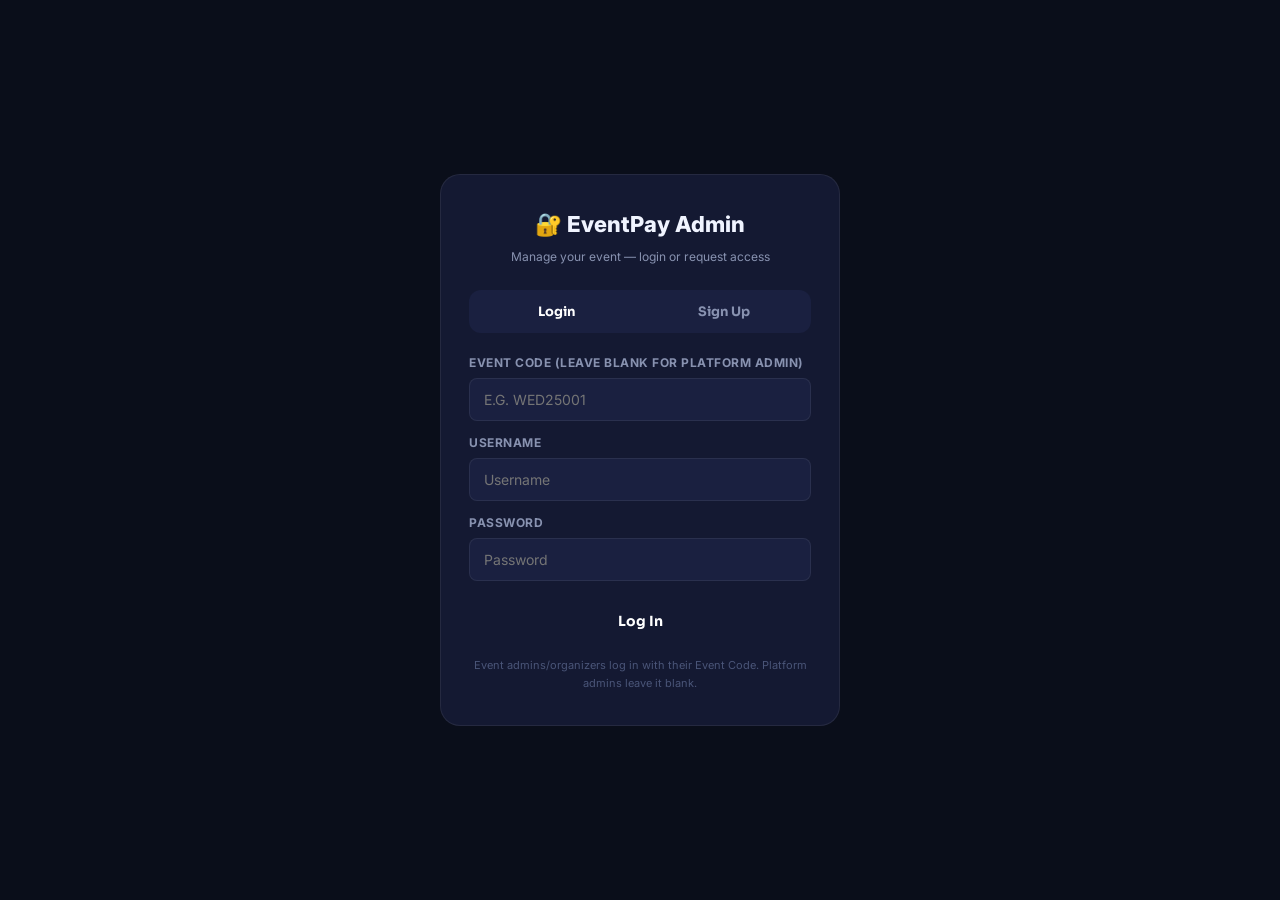
==== admin-login.html @ 81308aa9 "Rename Admin login.html to admin-login.html" ====
<!DOCTYPE html>
<html lang="en">
<head>
<meta charset="UTF-8">
<script>(function(){ const t=localStorage.getItem('theme')||'dark'; document.documentElement.setAttribute('data-theme',t); })();</script>
<meta name="viewport" content="width=device-width, initial-scale=1.0">
<title>Admin Login — EventPay</title>
<link href="https://fonts.googleapis.com/css2?family=Sora:wght@300;400;600;700;800&family=JetBrains+Mono:wght@400;600&display=swap" rel="stylesheet">
<link rel="stylesheet" href="shared.css">
<style>
body{display:flex;align-items:center;justify-content:center;min-height:100vh;padding:20px}
.auth-card{width:100%;max-width:400px;background:var(--surface);border:1px solid var(--border);border-radius:20px;padding:32px 28px;box-shadow:var(--card-shadow)}
.auth-logo{text-align:center;font-size:22px;font-weight:800;margin-bottom:4px}
.auth-sub{text-align:center;font-size:12px;color:var(--text-muted);margin-bottom:24px}
.tabs{display:flex;background:var(--surface2);border-radius:12px;padding:4px;margin-bottom:20px}
.tab-btn{flex:1;padding:9px;border:none;background:none;border-radius:9px;font-family:'Sora',sans-serif;font-size:13px;font-weight:700;color:var(--text-muted);cursor:pointer;transition:all .2s}
.tab-btn.active{background:var(--accent);color:#fff}
.auth-form{display:none}
.auth-form.active{display:block}
.otp-inputs{display:flex;gap:8px;justify-content:center;margin:14px 0}
.otp-box{width:42px;height:50px;text-align:center;font-size:20px;font-weight:700;border-radius:10px;border:1.5px solid var(--border2);background:var(--surface2);color:var(--text)}
.otp-box:focus{border-color:var(--accent);outline:none}
.submit-btn{width:100%;padding:13px;background:linear-gradient(135deg,var(--accent),var(--accent2));color:#fff;border:none;border-radius:12px;font-family:'Sora',sans-serif;font-weight:700;font-size:14px;cursor:pointer;margin-top:6px}
.submit-btn:disabled{opacity:.5;cursor:not-allowed}
.link-btn{background:none;border:none;color:var(--accent);font-size:12px;cursor:pointer;font-family:'Sora',sans-serif;font-weight:600}
.msg-box{padding:10px 12px;border-radius:10px;font-size:12px;margin-bottom:12px;display:none}
.msg-box.show{display:block}
.msg-box.error{background:rgba(239,68,68,.12);color:#ef4444;border:1px solid rgba(239,68,68,.3)}
.msg-box.success{background:rgba(16,185,129,.12);color:#10b981;border:1px solid rgba(16,185,129,.3)}
.msg-box.info{background:rgba(59,130,246,.12);color:#3b82f6;border:1px solid rgba(59,130,246,.3)}
.scope-note{font-size:11px;color:var(--text-dim);text-align:center;margin-top:14px}
</style>
</head>
<body>
<div class="auth-card">
  <div class="auth-logo">🔐 EventPay Admin</div>
  <div class="auth-sub">Manage your event — login or request access</div>

  <div class="tabs">
    <button class="tab-btn active" id="tabLogin" onclick="switchTab('login')">Login</button>
    <button class="tab-btn" id="tabSignup" onclick="switchTab('signup')">Sign Up</button>
  </div>

  <div id="msg" class="msg-box"></div>

  <!-- LOGIN -->
  <div class="auth-form active" id="loginForm">
    <div class="form-group" style="margin-bottom:12px">
      <label class="form-label">Event Code (leave blank for platform admin)</label>
      <input class="form-input" id="loginEventCode" placeholder="e.g. WED25001" style="text-transform:uppercase">
    </div>
    <div class="form-group" style="margin-bottom:12px">
      <label class="form-label">Username</label>
      <input class="form-input" id="loginUser" placeholder="Username">
    </div>
    <div class="form-group" style="margin-bottom:12px">
      <label class="form-label">Password</label>
      <input class="form-input" id="loginPass" type="password" placeholder="Password">
    </div>
    <button class="submit-btn" id="loginBtn" onclick="doLogin()">Log In</button>
    <div class="scope-note">Event admins/organizers log in with their Event Code. Platform admins leave it blank.</div>
  </div>

  <!-- SIGNUP STEP 1 -->
  <div class="auth-form" id="signupForm">
    <div class="form-group" style="margin-bottom:12px">
      <label class="form-label">Event Code *</label>
      <input class="form-input" id="suEventCode" placeholder="e.g. WED25001" style="text-transform:uppercase">
    </div>
    <div class="form-group" style="margin-bottom:12px">
      <label class="form-label">Choose a Username *</label>
      <input class="form-input" id="suUser" placeholder="At least 3 characters">
    </div>
    <div class="form-group" style="margin-bottom:12px">
      <label class="form-label">Choose a Password *</label>
      <input class="form-input" id="suPass" type="password" placeholder="At least 6 characters">
    </div>
    <div class="form-group" style="margin-bottom:12px">
      <label class="form-label">Email Address * (OTP will be sent here)</label>
      <input class="form-input" id="suEmail" type="email" placeholder="you@example.com">
    </div>
    <button class="submit-btn" id="suBtn" onclick="requestSignup()">Send Verification Code</button>
    <div class="scope-note">You'll get <strong>Viewer</strong> access for this event — view-only, cannot edit payments or settings.</div>
  </div>

  <!-- SIGNUP STEP 2: OTP -->
  <div class="auth-form" id="otpForm">
    <p style="font-size:13px;color:var(--text-muted);text-align:center;margin-bottom:6px">Enter the 6-digit code sent to</p>
    <p style="font-size:13px;font-weight:700;text-align:center;margin-bottom:16px" id="otpEmailDisplay">—</p>
    <div class="otp-inputs">
      <input class="otp-box" maxlength="1" inputmode="numeric">
      <input class="otp-box" maxlength="1" inputmode="numeric">
      <input class="otp-box" maxlength="1" inputmode="numeric">
      <input class="otp-box" maxlength="1" inputmode="numeric">
      <input class="otp-box" maxlength="1" inputmode="numeric">
      <input class="otp-box" maxlength="1" inputmode="numeric">
    </div>
    <button class="submit-btn" id="otpBtn" onclick="verifyOTP()">Verify &amp; Create Account</button>
    <div style="text-align:center;margin-top:12px">
      <button class="link-btn" onclick="resendOTP()">Resend code</button>
    </div>
  </div>
</div>

<script src="config.js"></script>
<script>
let pendingSignup = {};

function switchTab(tab){
  document.getElementById("tabLogin").classList.toggle("active", tab==="login");
  document.getElementById("tabSignup").classList.toggle("active", tab==="signup");
  document.getElementById("loginForm").classList.toggle("active", tab==="login");
  document.getElementById("signupForm").classList.toggle("active", tab==="signup");
  document.getElementById("otpForm").classList.remove("active");
  hideMsg();
}

function showMsg(type, text){
  const el = document.getElementById("msg");
  el.className = "msg-box show " + type;
  el.textContent = text;
}
function hideMsg(){ document.getElementById("msg").classList.remove("show"); }

function setBusy(btnId, busy, label){
  const b = document.getElementById(btnId);
  b.disabled = busy;
  if (label) b.textContent = label;
}

// ── LOGIN ──
function doLogin(){
  const eventCode = document.getElementById("loginEventCode").value.trim().toUpperCase();
  const username = document.getElementById("loginUser").value.trim();
  const password = document.getElementById("loginPass").value.trim();
  if (!username || !password) { showMsg("error","Enter username and password"); return; }

  setBusy("loginBtn", true, "Logging in...");
  const params = new URLSearchParams({ action:"loginAdmin", username, password, eventCode });
  fetch(APP_CONFIG.SCRIPT_URL, { method:"POST", body: params })
    .then(r=>r.json()).then(res=>{
      setBusy("loginBtn", false, "Log In");
      if (res.success){
        localStorage.setItem("ep_admin_token", res.token);
        localStorage.setItem("ep_admin_expiry", res.expiry);
        localStorage.setItem("ep_admin_user", username);
        localStorage.setItem("ep_admin_role", res.role);
        localStorage.setItem("ep_admin_access", res.accessLevel);
        localStorage.setItem("ep_admin_scope", res.scope || "global");
        if (eventCode) localStorage.setItem("ep_admin_event", eventCode);
        window.location.href = "admin.html";
      } else {
        showMsg("error", res.error || "Login failed");
      }
    })
    .catch(()=>{ setBusy("loginBtn", false, "Log In"); showMsg("error","Connection error"); });
}

// ── SIGNUP STEP 1: request OTP ──
function requestSignup(){
  const eventCode = document.getElementById("suEventCode").value.trim().toUpperCase();
  const username = document.getElementById("suUser").value.trim();
  const password = document.getElementById("suPass").value.trim();
  const email = document.getElementById("suEmail").value.trim();

  if (!eventCode) { showMsg("error","Enter the Event Code"); return; }
  if (username.length < 3) { showMsg("error","Username must be at least 3 characters"); return; }
  if (password.length < 6) { showMsg("error","Password must be at least 6 characters"); return; }
  if (!/^[^@\s]+@[^@\s]+\.[^@\s]+$/.test(email)) { showMsg("error","Enter a valid email"); return; }

  setBusy("suBtn", true, "Sending code...");
  const params = new URLSearchParams({ action:"requestAdminSignup", eventCode, username, password, email });
  fetch(APP_CONFIG.SCRIPT_URL, { method:"POST", body: params })
    .then(r=>r.json()).then(res=>{
      setBusy("suBtn", false, "Send Verification Code");
      if (res.success){
        pendingSignup = { eventCode, email };
        document.getElementById("otpEmailDisplay").textContent = email;
        document.getElementById("signupForm").classList.remove("active");
        document.getElementById("otpForm").classList.add("active");
        hideMsg();
        setupOtpBoxes();
      } else {
        showMsg("error", res.error || "Could not send OTP");
      }
    })
    .catch(()=>{ setBusy("suBtn", false, "Send Verification Code"); showMsg("error","Connection error"); });
}

function setupOtpBoxes(){
  const boxes = document.querySelectorAll(".otp-box");
  boxes.forEach((box,i)=>{
    box.value = "";
    box.oninput = () => { box.value = box.value.replace(/\D/g,""); if (box.value && boxes[i+1]) boxes[i+1].focus(); };
    box.onkeydown = (e) => { if (e.key==="Backspace" && !box.value && boxes[i-1]) boxes[i-1].focus(); };
  });
  boxes[0].focus();
}

function verifyOTP(){
  const boxes = document.querySelectorAll(".otp-box");
  const otp = Array.from(boxes).map(b=>b.value).join("");
  if (otp.length !== 6) { showMsg("error","Enter all 6 digits"); return; }

  setBusy("otpBtn", true, "Verifying...");
  const params = new URLSearchParams({ action:"verifyAdminSignupOTP", eventCode: pendingSignup.eventCode, email: pendingSignup.email, otp });
  fetch(APP_CONFIG.SCRIPT_URL, { method:"POST", body: params })
    .then(r=>r.json()).then(res=>{
      setBusy("otpBtn", false, "Verify & Create Account");
      if (res.success){
        showMsg("success", "Account created! You can now log in.");
        setTimeout(()=>{ switchTab("login"); document.getElementById("loginEventCode").value = pendingSignup.eventCode; }, 1200);
      } else {
        showMsg("error", res.error || "Verification failed");
      }
    })
    .catch(()=>{ setBusy("otpBtn", false, "Verify & Create Account"); showMsg("error","Connection error"); });
}

function resendOTP(){
  hideMsg();
  const params = new URLSearchParams({ action:"resendAdminOTP", eventCode: pendingSignup.eventCode, email: pendingSignup.email });
  fetch(APP_CONFIG.SCRIPT_URL, { method:"POST", body: params })
    .then(r=>r.json()).then(res=>{
      if (res.success) showMsg("info", "A new code has been sent.");
      else showMsg("error", res.error || "Could not resend code");
    });
}
</script>
</body>
</html>
---- shared.css ----
/* ============================================================
   EventPay 2.0 — Design System
   Palette: Deep Navy + Warm Gold + Rose accent
   Type: Clash Display (headings) + Inter (body)
   ============================================================ */

@import url('https://fonts.googleapis.com/css2?family=Inter:wght@300;400;500;600;700;800&family=Playfair+Display:ital,wght@0,700;0,800;1,700&display=swap');

:root {
  /* Dark theme (default) */
  --bg:         #0a0e1a;
  --bg2:        #0f1428;
  --surface:    #141932;
  --surface2:   #1a2040;
  --surface3:   #212850;
  --border:     rgba(255,255,255,0.07);
  --border2:    rgba(255,255,255,0.12);

  --text:       #f0f4ff;
  --text-muted: #8892b0;
  --text-dim:   #4a5578;

  --gold:       #f5c842;
  --gold2:      #e8b430;
  --gold-glow:  rgba(245,200,66,0.2);
  --rose:       #ff6b8a;
  --rose2:      #e84d6e;
  --teal:       #06d6a0;
  --blue:       #4361ee;
  --purple:     #7c3aed;

  --success:    #10b981;
  --warning:    #f59e0b;
  --danger:     #ef4444;
  --info:       #3b82f6;

  --navbar-h:   62px;
  --radius:     14px;
  --radius-sm:  8px;
  --radius-lg:  20px;
  --shadow:     0 4px 24px rgba(0,0,0,0.4);
  --shadow-lg:  0 12px 48px rgba(0,0,0,0.5);

  --font-body:  'Inter', system-ui, sans-serif;
  --font-serif: 'Playfair Display', Georgia, serif;
}

[data-theme="light"] {
  --bg:         #f8f9ff;
  --bg2:        #eef0fb;
  --surface:    #ffffff;
  --surface2:   #f1f3fc;
  --surface3:   #e8ebf8;
  --border:     rgba(0,0,0,0.07);
  --border2:    rgba(0,0,0,0.12);

  --text:       #0a0e1a;
  --text-muted: #4a5578;
  --text-dim:   #8892b0;

  --gold-glow:  rgba(245,200,66,0.15);
  --shadow:     0 4px 24px rgba(0,0,0,0.08);
  --shadow-lg:  0 12px 48px rgba(0,0,0,0.12);
}

/* ============================================================ RESET */
*, *::before, *::after { box-sizing: border-box; margin: 0; padding: 0; }
html { scroll-behavior: smooth; font-size: 16px; }
body {
  font-family: var(--font-body);
  background: var(--bg);
  color: var(--text);
  line-height: 1.6;
  min-height: 100vh;
  -webkit-font-smoothing: antialiased;
}
img { max-width: 100%; display: block; }
a { color: inherit; text-decoration: none; }
button { font-family: var(--font-body); cursor: pointer; }
input, textarea, select { font-family: var(--font-body); }

/* ============================================================ NAVBAR */
.navbar {
  position: fixed; top: 0; left: 0; right: 0; z-index: 500;
  height: var(--navbar-h);
  display: flex; align-items: center; justify-content: space-between;
  padding: 0 24px;
  background: rgba(10, 14, 26, 0.85);
  backdrop-filter: blur(20px);
  border-bottom: 1px solid var(--border);
  transition: background 0.3s;
}
[data-theme="light"] .navbar { background: rgba(248,249,255,0.9); }
.nav-brand {
  display: flex; align-items: center; gap: 10px;
  font-weight: 800; font-size: 18px;
  background: linear-gradient(135deg, var(--gold), var(--rose));
  -webkit-background-clip: text; -webkit-text-fill-color: transparent;
  background-clip: text;
}
.nav-brand .brand-icon {
  width: 34px; height: 34px; border-radius: 10px;
  background: linear-gradient(135deg, var(--gold), var(--rose));
  display: flex; align-items: center; justify-content: center;
  font-size: 18px; -webkit-text-fill-color: initial;
  flex-shrink: 0;
}
.nav-links { display: flex; align-items: center; gap: 6px; }
.nav-link {
  padding: 7px 14px; border-radius: var(--radius-sm);
  font-size: 13px; font-weight: 600; color: var(--text-muted);
  transition: all 0.2s;
}
.nav-link:hover, .nav-link.active { color: var(--text); background: var(--surface2); }
.nav-cta {
  padding: 8px 18px; border-radius: var(--radius-sm);
  background: linear-gradient(135deg, var(--gold), var(--gold2));
  color: #0a0e1a; font-size: 13px; font-weight: 700;
  border: none; transition: all 0.2s; cursor: pointer;
}
.nav-cta:hover { transform: translateY(-1px); box-shadow: 0 4px 16px var(--gold-glow); }
.nav-right { display: flex; align-items: center; gap: 8px; }
.theme-btn {
  width: 36px; height: 36px; border-radius: var(--radius-sm);
  background: var(--surface2); border: 1px solid var(--border);
  color: var(--text-muted); font-size: 16px; display: flex;
  align-items: center; justify-content: center; transition: all 0.2s;
}
.theme-btn:hover { color: var(--text); background: var(--surface3); }
.hamburger {
  display: none; width: 36px; height: 36px; border-radius: var(--radius-sm);
  background: var(--surface2); border: 1px solid var(--border);
  color: var(--text); font-size: 18px; align-items: center; justify-content: center;
}
@media(max-width:768px){
  .nav-links { display: none; }
  .hamburger { display: flex; }
}
.mobile-menu {
  display: none; position: fixed; top: var(--navbar-h); left: 0; right: 0;
  background: var(--bg2); border-bottom: 1px solid var(--border);
  padding: 16px; z-index: 499; flex-direction: column; gap: 4px;
}
.mobile-menu.open { display: flex; }
.mobile-menu a {
  padding: 12px 16px; border-radius: var(--radius-sm);
  font-size: 14px; font-weight: 600; color: var(--text-muted);
  transition: all 0.2s;
}
.mobile-menu a:hover { color: var(--text); background: var(--surface2); }

/* ============================================================ PAGE WRAPPER */
.page-wrap { padding-top: var(--navbar-h); min-height: 100vh; }
.container { max-width: 1100px; margin: 0 auto; padding: 0 20px; }
.section { padding: 64px 0; }
.section-sm { padding: 40px 0; }

/* ============================================================ TYPOGRAPHY */
.display-1 { font-family: var(--font-serif); font-size: clamp(36px,6vw,64px); font-weight: 800; line-height: 1.1; }
.display-2 { font-family: var(--font-serif); font-size: clamp(28px,4vw,48px); font-weight: 700; line-height: 1.15; }
.heading-1 { font-size: clamp(22px,3vw,32px); font-weight: 800; line-height: 1.2; }
.heading-2 { font-size: clamp(18px,2.5vw,24px); font-weight: 700; }
.subtext { font-size: 15px; color: var(--text-muted); line-height: 1.7; }
.label-sm { font-size: 11px; font-weight: 700; text-transform: uppercase; letter-spacing: 1px; color: var(--text-dim); }
.gold-text { color: var(--gold); }
.rose-text { color: var(--rose); }
.teal-text { color: var(--teal); }

/* ============================================================ BUTTONS */
.btn {
  display: inline-flex; align-items: center; gap: 7px;
  padding: 12px 24px; border-radius: var(--radius-sm);
  font-size: 14px; font-weight: 700; border: none;
  cursor: pointer; transition: all 0.2s; white-space: nowrap;
  text-decoration: none;
}
.btn-gold {
  background: linear-gradient(135deg, var(--gold), var(--gold2));
  color: #0a0e1a;
}
.btn-gold:hover { transform: translateY(-2px); box-shadow: 0 6px 20px var(--gold-glow); }
.btn-rose {
  background: linear-gradient(135deg, var(--rose), var(--rose2));
  color: white;
}
.btn-rose:hover { transform: translateY(-2px); box-shadow: 0 6px 20px rgba(255,107,138,0.3); }
.btn-ghost {
  background: transparent; color: var(--text-muted);
  border: 1.5px solid var(--border2);
}
.btn-ghost:hover { color: var(--text); background: var(--surface2); border-color: var(--border2); }
.btn-surface {
  background: var(--surface2); color: var(--text);
  border: 1px solid var(--border);
}
.btn-surface:hover { background: var(--surface3); }
.btn-sm { padding: 8px 16px; font-size: 12px; }
.btn-lg { padding: 16px 32px; font-size: 16px; border-radius: var(--radius); }
.btn-block { width: 100%; justify-content: center; }
.btn:disabled { opacity: 0.5; cursor: not-allowed; transform: none !important; }

/* ============================================================ CARDS */
.card {
  background: var(--surface); border: 1px solid var(--border);
  border-radius: var(--radius); padding: 24px;
  transition: border-color 0.2s, box-shadow 0.2s;
}
.card:hover { border-color: var(--border2); box-shadow: var(--shadow); }
.card-glass {
  background: rgba(20,25,50,0.6);
  backdrop-filter: blur(20px);
  border: 1px solid rgba(255,255,255,0.08);
  border-radius: var(--radius);
}
[data-theme="light"] .card-glass { background: rgba(255,255,255,0.7); border-color: rgba(0,0,0,0.08); }
.card-gold { border-top: 3px solid var(--gold); }
.card-rose { border-top: 3px solid var(--rose); }
.card-teal { border-top: 3px solid var(--teal); }

/* ============================================================ FORMS */
.form-group { display: flex; flex-direction: column; gap: 6px; }
.form-label {
  font-size: 12px; font-weight: 700; color: var(--text-muted);
  text-transform: uppercase; letter-spacing: 0.5px;
}
.form-input, .form-select, .form-textarea {
  padding: 12px 14px;
  background: var(--surface2); border: 1.5px solid var(--border);
  border-radius: var(--radius-sm); color: var(--text);
  font-family: var(--font-body); font-size: 14px;
  transition: border-color 0.2s, box-shadow 0.2s;
  outline: none; width: 100%;
}
.form-input:focus, .form-select:focus, .form-textarea:focus {
  border-color: var(--gold); box-shadow: 0 0 0 3px var(--gold-glow);
}
.form-input.error { border-color: var(--danger); }
.form-input.valid { border-color: var(--success); }
.form-select { cursor: pointer; }
.form-select option { background: var(--surface); color: var(--text); }
.form-textarea { resize: vertical; min-height: 100px; line-height: 1.6; }
.form-error { font-size: 11px; color: var(--danger); font-weight: 600; display: none; }
.form-error.show { display: block; }
.form-hint { font-size: 11px; color: var(--text-dim); }
.form-row { display: grid; grid-template-columns: 1fr 1fr; gap: 16px; }
@media(max-width:600px){ .form-row { grid-template-columns: 1fr; } }

/* ============================================================ BADGES */
.badge {
  display: inline-flex; align-items: center; gap: 4px;
  padding: 3px 9px; border-radius: 20px;
  font-size: 11px; font-weight: 700; white-space: nowrap;
}
.badge-gold   { background: rgba(245,200,66,0.15); color: var(--gold); border: 1px solid rgba(245,200,66,0.3); }
.badge-rose   { background: rgba(255,107,138,0.15); color: var(--rose); border: 1px solid rgba(255,107,138,0.3); }
.badge-teal   { background: rgba(6,214,160,0.15); color: var(--teal); border: 1px solid rgba(6,214,160,0.3); }
.badge-blue   { background: rgba(67,97,238,0.15); color: #60a5fa; border: 1px solid rgba(67,97,238,0.3); }
.badge-green  { background: rgba(16,185,129,0.15); color: #34d399; border: 1px solid rgba(16,185,129,0.3); }
.badge-red    { background: rgba(239,68,68,0.15); color: #f87171; border: 1px solid rgba(239,68,68,0.3); }
.badge-gray   { background: rgba(100,116,139,0.15); color: var(--text-dim); border: 1px solid rgba(100,116,139,0.3); }
.badge-orange { background: rgba(245,158,11,0.15); color: #fbbf24; border: 1px solid rgba(245,158,11,0.3); }

/* ============================================================ TOAST */
.toast-container {
  position: fixed; bottom: 24px; right: 24px; z-index: 9000;
  display: flex; flex-direction: column; gap: 8px;
}
.toast {
  padding: 12px 18px; border-radius: var(--radius-sm);
  font-size: 13px; font-weight: 600; max-width: 340px;
  backdrop-filter: blur(16px); border: 1px solid;
  animation: slideInRight 0.3s ease;
  display: flex; align-items: center; gap: 8px;
}
.toast.success { background: rgba(16,185,129,0.15); color: #34d399; border-color: rgba(16,185,129,0.3); }
.toast.error   { background: rgba(239,68,68,0.15); color: #f87171; border-color: rgba(239,68,68,0.3); }
.toast.warning { background: rgba(245,158,11,0.15); color: #fbbf24; border-color: rgba(245,158,11,0.3); }
.toast.info    { background: rgba(67,97,238,0.15); color: #93c5fd; border-color: rgba(67,97,238,0.3); }
.toast.fade-out { animation: fadeOut 0.3s ease forwards; }
[data-theme="light"] .toast.success { background: #d1fae5; color: #065f46; border-color: #86efac; }
[data-theme="light"] .toast.error   { background: #fee2e2; color: #7f1d1d; border-color: #fca5a5; }
[data-theme="light"] .toast.warning { background: #fef3c7; color: #78350f; border-color: #fde68a; }
[data-theme="light"] .toast.info    { background: #dbeafe; color: #1e3a5f; border-color: #93c5fd; }

/* ============================================================ MODAL */
.modal-overlay {
  position: fixed; inset: 0; z-index: 8000;
  background: rgba(0,0,0,0.75); backdrop-filter: blur(4px);
  display: none; align-items: center; justify-content: center; padding: 20px;
}
.modal-overlay.open { display: flex; animation: fadeIn 0.2s ease; }
.modal-box {
  background: var(--surface); border: 1px solid var(--border2);
  border-radius: var(--radius-lg); padding: 32px; width: 100%; max-width: 520px;
  max-height: 90vh; overflow-y: auto;
  animation: slideUp 0.3s ease;
}
.modal-header { display: flex; justify-content: space-between; align-items: center; margin-bottom: 24px; }
.modal-title { font-size: 18px; font-weight: 800; }
.modal-close {
  width: 32px; height: 32px; border-radius: var(--radius-sm);
  background: var(--surface2); border: 1px solid var(--border);
  color: var(--text-muted); font-size: 18px; display: flex;
  align-items: center; justify-content: center; cursor: pointer;
  transition: all 0.2s;
}
.modal-close:hover { color: var(--text); background: var(--surface3); }

/* ============================================================ SKELETON */
.skeleton {
  background: linear-gradient(90deg, var(--surface) 25%, var(--surface2) 50%, var(--surface) 75%);
  background-size: 200% 100%;
  animation: shimmer 1.5s infinite;
  border-radius: var(--radius-sm);
}
@keyframes shimmer { 0%{background-position:-200% 0} 100%{background-position:200% 0} }

/* ============================================================ MISC */
.divider { border: none; border-top: 1px solid var(--border); margin: 24px 0; }
.text-center { text-align: center; }
.mt-4 { margin-top: 16px; }
.mt-6 { margin-top: 24px; }
.mt-8 { margin-top: 32px; }
.mb-4 { margin-bottom: 16px; }
.mb-6 { margin-bottom: 24px; }
.gap-4 { gap: 16px; }
.flex { display: flex; }
.flex-col { flex-direction: column; }
.items-center { align-items: center; }
.justify-between { justify-content: space-between; }
.grid-2 { display: grid; grid-template-columns: 1fr 1fr; gap: 16px; }
.grid-3 { display: grid; grid-template-columns: repeat(3,1fr); gap: 16px; }
@media(max-width:768px){ .grid-2,.grid-3 { grid-template-columns: 1fr; } }

/* ============================================================ PROGRESS */
.progress-wrap { background: var(--surface2); border-radius: 99px; height: 8px; overflow: hidden; }
.progress-bar {
  height: 100%; border-radius: 99px;
  background: linear-gradient(90deg, var(--gold), var(--rose));
  transition: width 1s ease;
}

/* ============================================================ HERO GRADIENT */
.hero-glow {
  position: absolute; border-radius: 50%; filter: blur(80px);
  pointer-events: none; z-index: 0;
}

/* ============================================================ SPINNER */
.spinner {
  width: 32px; height: 32px; border-radius: 50%;
  border: 3px solid var(--surface3);
  border-top-color: var(--gold);
  animation: spin 0.8s linear infinite;
  margin: 0 auto;
}
@keyframes spin { to { transform: rotate(360deg); } }

/* ============================================================ SECTION HEADER */
.section-eyebrow {
  display: inline-flex; align-items: center; gap: 8px;
  padding: 5px 14px; border-radius: 20px;
  background: rgba(245,200,66,0.1); border: 1px solid rgba(245,200,66,0.25);
  color: var(--gold); font-size: 12px; font-weight: 700;
  text-transform: uppercase; letter-spacing: 1px;
  margin-bottom: 16px;
}

/* ============================================================ FOOTER */
.footer {
  border-top: 1px solid var(--border);
  padding: 40px 0 28px;
  background: var(--bg2);
}
.footer-grid { display: grid; grid-template-columns: 2fr 1fr 1fr 1fr; gap: 40px; }
@media(max-width:768px){ .footer-grid { grid-template-columns: 1fr 1fr; gap: 24px; } }
@media(max-width:480px){ .footer-grid { grid-template-columns: 1fr; } }
.footer-brand { font-size: 20px; font-weight: 800; color: var(--gold); margin-bottom: 12px; }
.footer-desc { font-size: 13px; color: var(--text-dim); line-height: 1.7; margin-bottom: 16px; }
.footer-col-title { font-size: 12px; font-weight: 800; text-transform: uppercase; letter-spacing: 1px; color: var(--text-muted); margin-bottom: 14px; }
.footer-links { display: flex; flex-direction: column; gap: 8px; }
.footer-links a { font-size: 13px; color: var(--text-dim); transition: color 0.2s; }
.footer-links a:hover { color: var(--gold); }
.footer-bottom { border-top: 1px solid var(--border); margin-top: 32px; padding-top: 20px; display: flex; justify-content: space-between; align-items: center; flex-wrap: wrap; gap: 12px; }
.footer-bottom p { font-size: 12px; color: var(--text-dim); }

/* ============================================================ PAGE HERO */
.page-hero {
  padding: 64px 0 48px;
  background: linear-gradient(160deg, var(--bg2) 0%, var(--bg) 100%);
  border-bottom: 1px solid var(--border);
  position: relative; overflow: hidden;
}
.page-hero-content { position: relative; z-index: 1; }

/* ============================================================ ANIMATIONS */
@keyframes fadeIn { from{opacity:0} to{opacity:1} }
@keyframes fadeOut { to{opacity:0;transform:translateX(20px)} }
@keyframes slideUp { from{opacity:0;transform:translateY(20px)} to{opacity:1;transform:translateY(0)} }
@keyframes slideInRight { from{opacity:0;transform:translateX(20px)} to{opacity:1;transform:translateX(0)} }
@keyframes pulse { 0%,100%{opacity:1} 50%{opacity:0.5} }
@keyframes float { 0%,100%{transform:translateY(0)} 50%{transform:translateY(-8px)} }

/* ============================================================ SCROLL REVEAL */
.reveal { opacity: 0; transform: translateY(24px); transition: opacity 0.6s ease, transform 0.6s ease; }
.reveal.visible { opacity: 1; transform: translateY(0); }

/* ============================================================ TABLE */
.table-wrap { overflow-x: auto; border: 1px solid var(--border); border-radius: var(--radius); }
.data-table { width: 100%; border-collapse: collapse; font-size: 13px; }
.data-table th {
  padding: 11px 14px; background: var(--surface2);
  font-size: 10px; font-weight: 800; text-transform: uppercase; letter-spacing: 0.6px;
  color: var(--text-muted); text-align: left; white-space: nowrap;
  border-bottom: 1px solid var(--border);
}
.data-table td { padding: 12px 14px; border-bottom: 1px solid var(--border); vertical-align: middle; color: var(--text); }
.data-table tr:last-child td { border-bottom: none; }
.data-table tbody tr { transition: background 0.15s; }
.data-table tbody tr:hover { background: var(--surface2); }

/* ============================================================ STEP INDICATOR */
.steps { display: flex; align-items: center; gap: 0; margin-bottom: 32px; }
.step {
  display: flex; align-items: center; gap: 10px;
  flex: 1;
}
.step-dot {
  width: 32px; height: 32px; border-radius: 50%; flex-shrink: 0;
  display: flex; align-items: center; justify-content: center;
  font-size: 13px; font-weight: 800;
  background: var(--surface2); border: 2px solid var(--border);
  color: var(--text-muted); transition: all 0.3s;
}
.step.active .step-dot { background: var(--gold); border-color: var(--gold); color: #0a0e1a; }
.step.done .step-dot { background: var(--teal); border-color: var(--teal); color: #0a0e1a; }
.step-label { font-size: 12px; font-weight: 700; color: var(--text-dim); transition: color 0.3s; }
.step.active .step-label { color: var(--text); }
.step-line { flex: 1; height: 2px; background: var(--border); margin: 0 8px; }
.step-line.done { background: var(--teal); }
@media(max-width:480px){ .step-label { display: none; } }

/* ============================================================ AMOUNT QUICK BTNS */
.quick-amounts { display: flex; gap: 8px; flex-wrap: wrap; }
.quick-amt-btn {
  padding: 8px 16px; border-radius: var(--radius-sm);
  background: var(--surface2); border: 1.5px solid var(--border);
  color: var(--text-muted); font-size: 13px; font-weight: 700;
  cursor: pointer; transition: all 0.2s;
}
.quick-amt-btn:hover, .quick-amt-btn.active {
  background: var(--gold-glow); border-color: var(--gold); color: var(--gold);
}

/* ============================================================ COUNTDOWN */
.countdown-grid { display: flex; gap: 12px; justify-content: center; flex-wrap: wrap; }
.countdown-unit {
  text-align: center; min-width: 64px;
  background: var(--surface); border: 1px solid var(--border);
  border-radius: var(--radius); padding: 14px 12px;
}
.countdown-num {
  font-family: 'Courier New', monospace; font-size: 32px; font-weight: 800;
  color: var(--gold); line-height: 1;
}
.countdown-lbl { font-size: 10px; font-weight: 700; color: var(--text-dim); text-transform: uppercase; letter-spacing: 1px; margin-top: 4px; }

/* ============================================================ STAT CARDS */
.stat-card {
  background: var(--surface); border: 1px solid var(--border);
  border-radius: var(--radius); padding: 20px;
  position: relative; overflow: hidden;
}
.stat-card::before {
  content:''; position:absolute; top:0; left:0; right:0; height:3px;
}
.stat-card.gold::before { background: linear-gradient(90deg,var(--gold),var(--gold2)); }
.stat-card.rose::before { background: linear-gradient(90deg,var(--rose),var(--rose2)); }
.stat-card.teal::before { background: linear-gradient(90deg,var(--teal),#059669); }
.stat-card.blue::before { background: linear-gradient(90deg,var(--blue),var(--purple)); }
.stat-label { font-size: 10px; font-weight: 800; text-transform: uppercase; letter-spacing: 0.7px; color: var(--text-dim); margin-bottom: 8px; }
.stat-value { font-size: 26px; font-weight: 800; font-family: 'Courier New', monospace; margin-bottom: 4px; }
.stat-sub { font-size: 11px; color: var(--text-dim); }
.stat-card.gold .stat-value { color: var(--gold); }
.stat-card.rose .stat-value { color: var(--rose); }
.stat-card.teal .stat-value { color: var(--teal); }
.stat-card.blue .stat-value { color: #93c5fd; }

/* ============================================================ FAQ */
.faq-item { border-bottom: 1px solid var(--border); }
.faq-question {
  width: 100%; padding: 18px 0; text-align: left;
  background: none; border: none; color: var(--text);
  font-size: 15px; font-weight: 600; cursor: pointer;
  display: flex; justify-content: space-between; align-items: center; gap: 16px;
  transition: color 0.2s;
}
.faq-question:hover { color: var(--gold); }
.faq-chevron { font-size: 18px; flex-shrink: 0; transition: transform 0.3s; color: var(--text-muted); }
.faq-item.open .faq-chevron { transform: rotate(180deg); }
.faq-answer { display: none; padding-bottom: 16px; font-size: 14px; color: var(--text-muted); line-height: 1.7; }
.faq-item.open .faq-answer { display: block; }
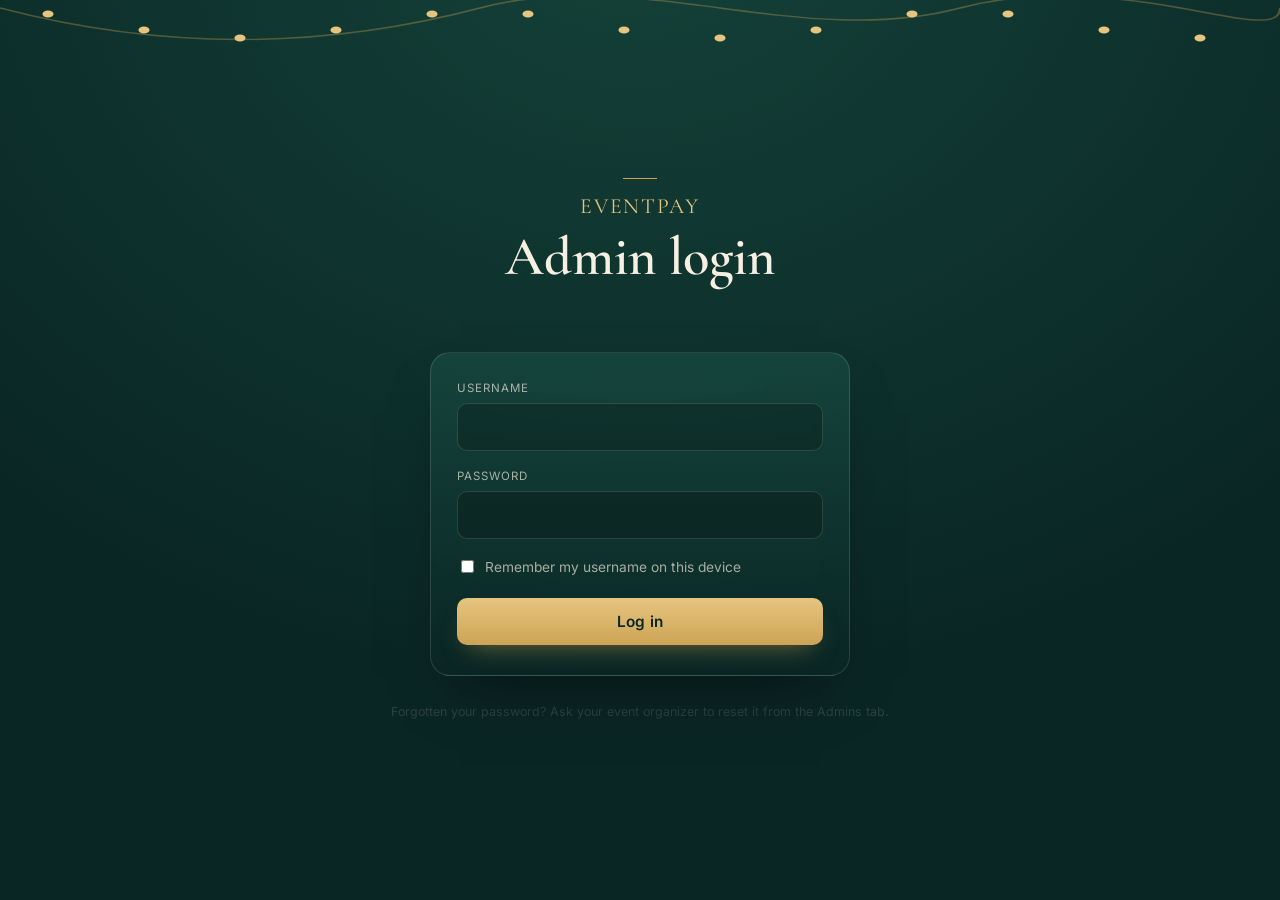
==== commit 9bb36733: "Update admin-login.html" ====
--- a/admin-login.html
+++ b/admin-login.html
@@ -2,230 +2,68 @@
 <html lang="en">
 <head>
 <meta charset="UTF-8">
-<script>(function(){ const t=localStorage.getItem('theme')||'dark'; document.documentElement.setAttribute('data-theme',t); })();</script>
 <meta name="viewport" content="width=device-width, initial-scale=1.0">
-<title>Admin Login — EventPay</title>
-<link href="https://fonts.googleapis.com/css2?family=Sora:wght@300;400;600;700;800&family=JetBrains+Mono:wght@400;600&display=swap" rel="stylesheet">
-<link rel="stylesheet" href="shared.css">
-<style>
-body{display:flex;align-items:center;justify-content:center;min-height:100vh;padding:20px}
-.auth-card{width:100%;max-width:400px;background:var(--surface);border:1px solid var(--border);border-radius:20px;padding:32px 28px;box-shadow:var(--card-shadow)}
-.auth-logo{text-align:center;font-size:22px;font-weight:800;margin-bottom:4px}
-.auth-sub{text-align:center;font-size:12px;color:var(--text-muted);margin-bottom:24px}
-.tabs{display:flex;background:var(--surface2);border-radius:12px;padding:4px;margin-bottom:20px}
-.tab-btn{flex:1;padding:9px;border:none;background:none;border-radius:9px;font-family:'Sora',sans-serif;font-size:13px;font-weight:700;color:var(--text-muted);cursor:pointer;transition:all .2s}
-.tab-btn.active{background:var(--accent);color:#fff}
-.auth-form{display:none}
-.auth-form.active{display:block}
-.otp-inputs{display:flex;gap:8px;justify-content:center;margin:14px 0}
-.otp-box{width:42px;height:50px;text-align:center;font-size:20px;font-weight:700;border-radius:10px;border:1.5px solid var(--border2);background:var(--surface2);color:var(--text)}
-.otp-box:focus{border-color:var(--accent);outline:none}
-.submit-btn{width:100%;padding:13px;background:linear-gradient(135deg,var(--accent),var(--accent2));color:#fff;border:none;border-radius:12px;font-family:'Sora',sans-serif;font-weight:700;font-size:14px;cursor:pointer;margin-top:6px}
-.submit-btn:disabled{opacity:.5;cursor:not-allowed}
-.link-btn{background:none;border:none;color:var(--accent);font-size:12px;cursor:pointer;font-family:'Sora',sans-serif;font-weight:600}
-.msg-box{padding:10px 12px;border-radius:10px;font-size:12px;margin-bottom:12px;display:none}
-.msg-box.show{display:block}
-.msg-box.error{background:rgba(239,68,68,.12);color:#ef4444;border:1px solid rgba(239,68,68,.3)}
-.msg-box.success{background:rgba(16,185,129,.12);color:#10b981;border:1px solid rgba(16,185,129,.3)}
-.msg-box.info{background:rgba(59,130,246,.12);color:#3b82f6;border:1px solid rgba(59,130,246,.3)}
-.scope-note{font-size:11px;color:var(--text-dim);text-align:center;margin-top:14px}
-</style>
+<title>Admin Login · EventPay</title>
+<link rel="preconnect" href="https://fonts.googleapis.com">
+<link href="https://fonts.googleapis.com/css2?family=Cormorant+Garamond:wght@500;600&family=Inter:wght@400;500;600&display=swap" rel="stylesheet">
+<link rel="stylesheet" href="style.css">
 </head>
 <body>
-<div class="auth-card">
-  <div class="auth-logo">🔐 EventPay Admin</div>
-  <div class="auth-sub">Manage your event — login or request access</div>
 
-  <div class="tabs">
-    <button class="tab-btn active" id="tabLogin" onclick="switchTab('login')">Login</button>
-    <button class="tab-btn" id="tabSignup" onclick="switchTab('signup')">Sign Up</button>
+  <div class="lights" aria-hidden="true">
+    <svg viewBox="0 0 800 64" preserveAspectRatio="none">
+      <path d="M0,8 C 100,50 200,50 300,8 S 500,50 600,8 S 800,50 800,8"
+            fill="none" stroke="#cda355" stroke-opacity="0.35" stroke-width="1.5"/>
+      <g fill="#e6c580">
+        <circle class="bulb" cx="30"  cy="14" r="3.5"/>
+        <circle class="bulb" cx="90"  cy="30" r="3.5"/>
+        <circle class="bulb" cx="150" cy="38" r="3.5"/>
+        <circle class="bulb" cx="210" cy="30" r="3.5"/>
+        <circle class="bulb" cx="270" cy="14" r="3.5"/>
+        <circle class="bulb" cx="330" cy="14" r="3.5"/>
+        <circle class="bulb" cx="390" cy="30" r="3.5"/>
+        <circle class="bulb" cx="450" cy="38" r="3.5"/>
+        <circle class="bulb" cx="510" cy="30" r="3.5"/>
+        <circle class="bulb" cx="570" cy="14" r="3.5"/>
+        <circle class="bulb" cx="630" cy="14" r="3.5"/>
+        <circle class="bulb" cx="690" cy="30" r="3.5"/>
+        <circle class="bulb" cx="750" cy="38" r="3.5"/>
+      </g>
+    </svg>
   </div>
 
-  <div id="msg" class="msg-box"></div>
+  <main class="page">
+    <p class="brand">EventPay</p>
+    <h1 class="hero-title">Admin login</h1>
+    <p class="hero-sub" id="loginEventName">&nbsp;</p>
 
-  <!-- LOGIN -->
-  <div class="auth-form active" id="loginForm">
-    <div class="form-group" style="margin-bottom:12px">
-      <label class="form-label">Event Code (leave blank for platform admin)</label>
-      <input class="form-input" id="loginEventCode" placeholder="e.g. WED25001" style="text-transform:uppercase">
-    </div>
-    <div class="form-group" style="margin-bottom:12px">
-      <label class="form-label">Username</label>
-      <input class="form-input" id="loginUser" placeholder="Username">
-    </div>
-    <div class="form-group" style="margin-bottom:12px">
-      <label class="form-label">Password</label>
-      <input class="form-input" id="loginPass" type="password" placeholder="Password">
-    </div>
-    <button class="submit-btn" id="loginBtn" onclick="doLogin()">Log In</button>
-    <div class="scope-note">Event admins/organizers log in with their Event Code. Platform admins leave it blank.</div>
-  </div>
+    <section class="card">
+      <form id="adminLoginForm" novalidate>
+        <div class="field">
+          <label for="adminUsername">Username</label>
+          <input type="text" id="adminUsername" autocomplete="username" required>
+        </div>
+        <div class="field">
+          <label for="adminPassword">Password</label>
+          <input type="password" id="adminPassword" autocomplete="current-password" required>
+        </div>
+        <div class="field" style="display:flex; align-items:center; gap:8px; margin-bottom:22px;">
+          <input type="checkbox" id="rememberMe" style="width:auto;">
+          <label for="rememberMe" style="margin:0; text-transform:none; letter-spacing:0; font-size:0.86rem; color:var(--ink-dim);">Remember my username on this device</label>
+        </div>
+        <button type="submit" id="adminLoginBtn" class="btn-primary">Log in</button>
+      </form>
+    </section>
 
-  <!-- SIGNUP STEP 1 -->
-  <div class="auth-form" id="signupForm">
-    <div class="form-group" style="margin-bottom:12px">
-      <label class="form-label">Event Code *</label>
-      <input class="form-input" id="suEventCode" placeholder="e.g. WED25001" style="text-transform:uppercase">
-    </div>
-    <div class="form-group" style="margin-bottom:12px">
-      <label class="form-label">Choose a Username *</label>
-      <input class="form-input" id="suUser" placeholder="At least 3 characters">
-    </div>
-    <div class="form-group" style="margin-bottom:12px">
-      <label class="form-label">Choose a Password *</label>
-      <input class="form-input" id="suPass" type="password" placeholder="At least 6 characters">
-    </div>
-    <div class="form-group" style="margin-bottom:12px">
-      <label class="form-label">Email Address * (OTP will be sent here)</label>
-      <input class="form-input" id="suEmail" type="email" placeholder="you@example.com">
-    </div>
-    <button class="submit-btn" id="suBtn" onclick="requestSignup()">Send Verification Code</button>
-    <div class="scope-note">You'll get <strong>Viewer</strong> access for this event — view-only, cannot edit payments or settings.</div>
-  </div>
+    <p class="footnote">Forgotten your password? Ask your event organizer to reset it from the Admins tab.</p>
+    <p class="footnote" id="backToEventLink"></p>
+  </main>
 
-  <!-- SIGNUP STEP 2: OTP -->
-  <div class="auth-form" id="otpForm">
-    <p style="font-size:13px;color:var(--text-muted);text-align:center;margin-bottom:6px">Enter the 6-digit code sent to</p>
-    <p style="font-size:13px;font-weight:700;text-align:center;margin-bottom:16px" id="otpEmailDisplay">—</p>
-    <div class="otp-inputs">
-      <input class="otp-box" maxlength="1" inputmode="numeric">
-      <input class="otp-box" maxlength="1" inputmode="numeric">
-      <input class="otp-box" maxlength="1" inputmode="numeric">
-      <input class="otp-box" maxlength="1" inputmode="numeric">
-      <input class="otp-box" maxlength="1" inputmode="numeric">
-      <input class="otp-box" maxlength="1" inputmode="numeric">
-    </div>
-    <button class="submit-btn" id="otpBtn" onclick="verifyOTP()">Verify &amp; Create Account</button>
-    <div style="text-align:center;margin-top:12px">
-      <button class="link-btn" onclick="resendOTP()">Resend code</button>
-    </div>
-  </div>
-</div>
+  <div id="toastContainer" aria-live="polite"></div>
 
-<script src="config.js"></script>
-<script>
-let pendingSignup = {};
-
-function switchTab(tab){
-  document.getElementById("tabLogin").classList.toggle("active", tab==="login");
-  document.getElementById("tabSignup").classList.toggle("active", tab==="signup");
-  document.getElementById("loginForm").classList.toggle("active", tab==="login");
-  document.getElementById("signupForm").classList.toggle("active", tab==="signup");
-  document.getElementById("otpForm").classList.remove("active");
-  hideMsg();
-}
-
-function showMsg(type, text){
-  const el = document.getElementById("msg");
-  el.className = "msg-box show " + type;
-  el.textContent = text;
-}
-function hideMsg(){ document.getElementById("msg").classList.remove("show"); }
-
-function setBusy(btnId, busy, label){
-  const b = document.getElementById(btnId);
-  b.disabled = busy;
-  if (label) b.textContent = label;
-}
-
-// ── LOGIN ──
-function doLogin(){
-  const eventCode = document.getElementById("loginEventCode").value.trim().toUpperCase();
-  const username = document.getElementById("loginUser").value.trim();
-  const password = document.getElementById("loginPass").value.trim();
-  if (!username || !password) { showMsg("error","Enter username and password"); return; }
-
-  setBusy("loginBtn", true, "Logging in...");
-  const params = new URLSearchParams({ action:"loginAdmin", username, password, eventCode });
-  fetch(APP_CONFIG.SCRIPT_URL, { method:"POST", body: params })
-    .then(r=>r.json()).then(res=>{
-      setBusy("loginBtn", false, "Log In");
-      if (res.success){
-        localStorage.setItem("ep_admin_token", res.token);
-        localStorage.setItem("ep_admin_expiry", res.expiry);
-        localStorage.setItem("ep_admin_user", username);
-        localStorage.setItem("ep_admin_role", res.role);
-        localStorage.setItem("ep_admin_access", res.accessLevel);
-        localStorage.setItem("ep_admin_scope", res.scope || "global");
-        if (eventCode) localStorage.setItem("ep_admin_event", eventCode);
-        window.location.href = "admin.html";
-      } else {
-        showMsg("error", res.error || "Login failed");
-      }
-    })
-    .catch(()=>{ setBusy("loginBtn", false, "Log In"); showMsg("error","Connection error"); });
-}
-
-// ── SIGNUP STEP 1: request OTP ──
-function requestSignup(){
-  const eventCode = document.getElementById("suEventCode").value.trim().toUpperCase();
-  const username = document.getElementById("suUser").value.trim();
-  const password = document.getElementById("suPass").value.trim();
-  const email = document.getElementById("suEmail").value.trim();
-
-  if (!eventCode) { showMsg("error","Enter the Event Code"); return; }
-  if (username.length < 3) { showMsg("error","Username must be at least 3 characters"); return; }
-  if (password.length < 6) { showMsg("error","Password must be at least 6 characters"); return; }
-  if (!/^[^@\s]+@[^@\s]+\.[^@\s]+$/.test(email)) { showMsg("error","Enter a valid email"); return; }
-
-  setBusy("suBtn", true, "Sending code...");
-  const params = new URLSearchParams({ action:"requestAdminSignup", eventCode, username, password, email });
-  fetch(APP_CONFIG.SCRIPT_URL, { method:"POST", body: params })
-    .then(r=>r.json()).then(res=>{
-      setBusy("suBtn", false, "Send Verification Code");
-      if (res.success){
-        pendingSignup = { eventCode, email };
-        document.getElementById("otpEmailDisplay").textContent = email;
-        document.getElementById("signupForm").classList.remove("active");
-        document.getElementById("otpForm").classList.add("active");
-        hideMsg();
-        setupOtpBoxes();
-      } else {
-        showMsg("error", res.error || "Could not send OTP");
-      }
-    })
-    .catch(()=>{ setBusy("suBtn", false, "Send Verification Code"); showMsg("error","Connection error"); });
-}
-
-function setupOtpBoxes(){
-  const boxes = document.querySelectorAll(".otp-box");
-  boxes.forEach((box,i)=>{
-    box.value = "";
-    box.oninput = () => { box.value = box.value.replace(/\D/g,""); if (box.value && boxes[i+1]) boxes[i+1].focus(); };
-    box.onkeydown = (e) => { if (e.key==="Backspace" && !box.value && boxes[i-1]) boxes[i-1].focus(); };
-  });
-  boxes[0].focus();
-}
-
-function verifyOTP(){
-  const boxes = document.querySelectorAll(".otp-box");
-  const otp = Array.from(boxes).map(b=>b.value).join("");
-  if (otp.length !== 6) { showMsg("error","Enter all 6 digits"); return; }
-
-  setBusy("otpBtn", true, "Verifying...");
-  const params = new URLSearchParams({ action:"verifyAdminSignupOTP", eventCode: pendingSignup.eventCode, email: pendingSignup.email, otp });
-  fetch(APP_CONFIG.SCRIPT_URL, { method:"POST", body: params })
-    .then(r=>r.json()).then(res=>{
-      setBusy("otpBtn", false, "Verify & Create Account");
-      if (res.success){
-        showMsg("success", "Account created! You can now log in.");
-        setTimeout(()=>{ switchTab("login"); document.getElementById("loginEventCode").value = pendingSignup.eventCode; }, 1200);
-      } else {
-        showMsg("error", res.error || "Verification failed");
-      }
-    })
-    .catch(()=>{ setBusy("otpBtn", false, "Verify & Create Account"); showMsg("error","Connection error"); });
-}
-
-function resendOTP(){
-  hideMsg();
-  const params = new URLSearchParams({ action:"resendAdminOTP", eventCode: pendingSignup.eventCode, email: pendingSignup.email });
-  fetch(APP_CONFIG.SCRIPT_URL, { method:"POST", body: params })
-    .then(r=>r.json()).then(res=>{
-      if (res.success) showMsg("info", "A new code has been sent.");
-      else showMsg("error", res.error || "Could not resend code");
-    });
-}
-</script>
+  <script src="js/config.js"></script>
+  <script src="js/api.js"></script>
+  <script src="js/app.js"></script>
+  <script src="js/admin-login.js"></script>
 </body>
 </html>
--- a/style.css
+++ b/style.css
@@ -0,0 +1,1252 @@
+/* ==========================================================
+   EventPay — Design System
+   A premium glass dashboard built around one signature motif:
+   the string-light garland that opens every page, like the
+   lights strung over a mandap gateway at dusk. Everything else
+   stays quiet so that motif — and the couple's own colors —
+   carry the personality.
+
+   THEMING
+   Set <html data-theme="royal-purple"> (etc). Falls back to
+   "emerald" (default export/deploy state) when unset.
+   Values: emerald | royal-purple | traditional-gold |
+           rose-wedding | dark-blue | classic-maroon | cream-luxury
+   ========================================================== */
+
+:root {
+  --font-display: 'Cormorant Garamond', 'Georgia', serif;
+  --font-body: 'Inter', -apple-system, sans-serif;
+
+  --radius-sm: 8px;
+  --radius: 14px;
+  --radius-lg: 20px;
+  --radius-xl: 28px;
+
+  --shadow-soft: 0 12px 24px -12px rgba(0, 0, 0, 0.45);
+  --shadow-deep: 0 30px 60px -30px rgba(0, 0, 0, 0.6);
+  --shadow-lift: 0 20px 40px -18px rgba(0, 0, 0, 0.55);
+
+  --blur: 14px;
+  --ease: cubic-bezier(0.22, 1, 0.36, 1);
+
+  /* ---- default theme: Emerald Green ---- */
+  --bg-950: #0a2624;
+  --bg-900: #0e332f;
+  --bg-800: #144239;
+  --bg-700: #1c5449;
+  --accent: #cda355;
+  --accent-bright: #e6c580;
+  --accent-2: #e2793a;
+  --ink: #f6f0e2;
+  --ink-dim: rgba(246, 240, 226, 0.66);
+  --ink-faint: rgba(246, 240, 226, 0.14);
+  --on-accent: #0a2624;
+  --ov-1: rgba(0, 0, 0, 0.16);
+  --ov-2: rgba(0, 0, 0, 0.22);
+  --ov-3: rgba(0, 0, 0, 0.28);
+  --success: #7fd99a;
+  --danger: #e2793a;
+
+  /* legacy aliases some markup still references */
+  --emerald-950: var(--bg-950);
+  --emerald-900: var(--bg-900);
+  --emerald-800: var(--bg-800);
+  --emerald-700: var(--bg-700);
+  --gold: var(--accent);
+  --gold-bright: var(--accent-bright);
+  --marigold: var(--accent-2);
+  --ivory: var(--ink);
+  --ivory-dim: var(--ink-dim);
+  --ivory-faint: var(--ink-faint);
+}
+
+[data-theme="royal-purple"] {
+  --bg-950: #180a2e; --bg-900: #211139; --bg-800: #2c1850; --bg-700: #3a2166;
+  --accent: #d4af6a; --accent-bright: #f0cf8f; --accent-2: #a97ee0;
+  --ink: #f3ecff; --ink-dim: rgba(243, 236, 255, 0.66); --ink-faint: rgba(243, 236, 255, 0.14);
+  --on-accent: #180a2e;
+  --ov-1: rgba(0,0,0,0.18); --ov-2: rgba(0,0,0,0.26); --ov-3: rgba(0,0,0,0.34);
+  --success: #8fe0a8; --danger: #e0708f;
+}
+
+[data-theme="traditional-gold"] {
+  --bg-950: #241206; --bg-900: #331a08; --bg-800: #43230c; --bg-700: #582d10;
+  --accent: #d9a94a; --accent-bright: #f0c877; --accent-2: #b5451f;
+  --ink: #f8ecd9; --ink-dim: rgba(248, 236, 217, 0.66); --ink-faint: rgba(248, 236, 217, 0.14);
+  --on-accent: #241206;
+  --ov-1: rgba(0,0,0,0.18); --ov-2: rgba(0,0,0,0.26); --ov-3: rgba(0,0,0,0.34);
+  --success: #a3d98a; --danger: #d9724a;
+}
+
+[data-theme="rose-wedding"] {
+  --bg-950: #2b0f1a; --bg-900: #391625; --bg-800: #4a1e30; --bg-700: #5f273e;
+  --accent: #e0a0a8; --accent-bright: #f2c2c8; --accent-2: #c96b8a;
+  --ink: #fbeef0; --ink-dim: rgba(251, 238, 240, 0.66); --ink-faint: rgba(251, 238, 240, 0.14);
+  --on-accent: #2b0f1a;
+  --ov-1: rgba(0,0,0,0.16); --ov-2: rgba(0,0,0,0.24); --ov-3: rgba(0,0,0,0.32);
+  --success: #8fd9a8; --danger: #d9527a;
+}
+
+[data-theme="dark-blue"] {
+  --bg-950: #071522; --bg-900: #0b1f30; --bg-800: #102a3f; --bg-700: #163752;
+  --accent: #c9b37a; --accent-bright: #e6d5a3; --accent-2: #4a90c4;
+  --ink: #eef4f8; --ink-dim: rgba(238, 244, 248, 0.66); --ink-faint: rgba(238, 244, 248, 0.14);
+  --on-accent: #071522;
+  --ov-1: rgba(0,0,0,0.20); --ov-2: rgba(0,0,0,0.28); --ov-3: rgba(0,0,0,0.36);
+  --success: #7fd9c4; --danger: #e0808a;
+}
+
+[data-theme="classic-maroon"] {
+  --bg-950: #250a10; --bg-900: #341019; --bg-800: #451621; --bg-700: #591d2b;
+  --accent: #cda355; --accent-bright: #e6c580; --accent-2: #8c2f3f;
+  --ink: #f7ece7; --ink-dim: rgba(247, 236, 231, 0.66); --ink-faint: rgba(247, 236, 231, 0.14);
+  --on-accent: #250a10;
+  --ov-1: rgba(0,0,0,0.18); --ov-2: rgba(0,0,0,0.26); --ov-3: rgba(0,0,0,0.34);
+  --success: #8fd9a3; --danger: #e2793a;
+}
+
+[data-theme="cream-luxury"] {
+  --bg-950: #f6f0e2; --bg-900: #efe6d0; --bg-800: #e8dcc0; --bg-700: #ddcda8;
+  --accent: #8a6d3b; --accent-bright: #a9863f; --accent-2: #5f4632;
+  --ink: #241a10; --ink-dim: rgba(36, 26, 16, 0.62); --ink-faint: rgba(36, 26, 16, 0.12);
+  --on-accent: #f6f0e2;
+  --ov-1: rgba(0,0,0,0.04); --ov-2: rgba(0,0,0,0.07); --ov-3: rgba(0,0,0,0.10);
+  --success: #4c8a5e; --danger: #b5451f;
+}
+
+* { box-sizing: border-box; }
+
+html, body {
+  margin: 0;
+  padding: 0;
+  min-height: 100%;
+  background: radial-gradient(120% 140% at 50% -10%, var(--bg-800) 0%, var(--bg-950) 62%);
+  color: var(--ink);
+  font-family: var(--font-body);
+  transition: background 0.4s var(--ease), color 0.4s var(--ease);
+}
+
+body {
+  display: flex;
+  flex-direction: column;
+  min-height: 100vh;
+  overflow-x: hidden;
+}
+
+@media (prefers-reduced-motion: reduce) {
+  * { animation-duration: 0.001ms !important; animation-iteration-count: 1 !important; transition-duration: 0.001ms !important; }
+}
+
+::selection { background: var(--accent); color: var(--on-accent); }
+
+a { color: inherit; }
+
+:focus-visible { outline: 2px solid var(--accent-bright); outline-offset: 3px; }
+
+/* ---------- string lights (signature element) ---------- */
+
+.lights {
+  position: relative;
+  height: 64px;
+  width: 100%;
+  overflow: hidden;
+}
+
+.lights svg { display: block; width: 100%; height: 100%; }
+.lights path { stroke: var(--accent); }
+.lights .bulb {
+  fill: var(--accent-bright);
+  animation: twinkle 3.2s ease-in-out infinite;
+}
+.lights .bulb:nth-child(3n)   { animation-delay: 0.4s; }
+.lights .bulb:nth-child(4n)   { animation-delay: 1.1s; }
+.lights .bulb:nth-child(5n+1) { animation-delay: 1.8s; }
+
+@keyframes twinkle {
+  0%, 100% { opacity: 0.55; filter: drop-shadow(0 0 1px var(--accent)); }
+  50%      { opacity: 1;    filter: drop-shadow(0 0 6px var(--accent-bright)); }
+}
+
+/* ---------- layout ---------- */
+
+.page {
+  flex: 1;
+  display: flex;
+  flex-direction: column;
+  align-items: center;
+  justify-content: center;
+  padding: 24px 20px 56px;
+  text-align: center;
+}
+
+.brand {
+  font-family: var(--font-display);
+  font-size: 1.35rem;
+  letter-spacing: 0.08em;
+  color: var(--accent-bright);
+  text-transform: uppercase;
+  margin: 18px 0 6px;
+}
+
+.brand::before {
+  content: '';
+  display: block;
+  width: 34px;
+  height: 1px;
+  background: var(--accent);
+  margin: 0 auto 14px;
+}
+
+.hero-title {
+  font-family: var(--font-display);
+  font-weight: 600;
+  font-size: clamp(2.4rem, 6vw, 3.4rem);
+  line-height: 1.05;
+  margin: 4px 0 10px;
+}
+
+.hero-sub {
+  color: var(--ink-dim);
+  font-size: 1rem;
+  max-width: 34ch;
+  margin: 0 auto 36px;
+}
+
+/* ---------- glass card system ---------- */
+
+.card {
+  width: 100%;
+  max-width: 420px;
+  background: linear-gradient(180deg, color-mix(in srgb, var(--bg-700) 55%, transparent), color-mix(in srgb, var(--bg-950) 55%, transparent));
+  border: 1px solid var(--ink-faint);
+  border-radius: var(--radius-lg);
+  padding: 28px 26px 30px;
+  backdrop-filter: blur(var(--blur));
+  -webkit-backdrop-filter: blur(var(--blur));
+  box-shadow: var(--shadow-deep);
+  transition: border-color 0.2s ease, box-shadow 0.25s ease, transform 0.25s var(--ease);
+}
+
+.tabs {
+  display: flex;
+  gap: 6px;
+  background: var(--ov-1);
+  border-radius: 999px;
+  padding: 4px;
+  margin-bottom: 20px;
+}
+
+.tab {
+  flex: 1;
+  border: none;
+  background: transparent;
+  color: var(--ink-dim);
+  font-family: var(--font-body);
+  font-size: 0.82rem;
+  letter-spacing: 0.03em;
+  padding: 9px 10px;
+  border-radius: 999px;
+  cursor: pointer;
+  transition: background 0.2s ease, color 0.2s ease;
+}
+
+.tab.is-active {
+  background: var(--accent);
+  color: var(--on-accent);
+  font-weight: 600;
+}
+
+.field {
+  text-align: left;
+  margin-bottom: 18px;
+}
+
+.field label {
+  display: block;
+  font-size: 0.72rem;
+  letter-spacing: 0.09em;
+  text-transform: uppercase;
+  color: var(--ink-dim);
+  margin-bottom: 8px;
+}
+
+.field input,
+.field select,
+.field textarea {
+  width: 100%;
+  padding: 13px 14px;
+  border-radius: 10px;
+  border: 1px solid var(--ink-faint);
+  background: var(--ov-2);
+  color: var(--ink);
+  font-family: var(--font-body);
+  font-size: 1rem;
+  outline: none;
+  transition: border-color 0.2s ease, box-shadow 0.2s ease;
+}
+
+.field textarea { resize: vertical; min-height: 88px; }
+.field input::placeholder, .field textarea::placeholder { color: var(--ink-faint); }
+
+.field input:focus, .field select:focus, .field textarea:focus {
+  border-color: var(--accent);
+  box-shadow: 0 0 0 3px color-mix(in srgb, var(--accent) 20%, transparent);
+}
+
+.field input[type="file"] { padding: 10px; background: var(--ov-2); }
+
+.btn-primary {
+  width: 100%;
+  padding: 14px 16px;
+  border: none;
+  border-radius: 10px;
+  background: linear-gradient(180deg, var(--accent-bright), var(--accent));
+  color: var(--on-accent);
+  font-family: var(--font-body);
+  font-weight: 600;
+  font-size: 0.96rem;
+  letter-spacing: 0.02em;
+  cursor: pointer;
+  transition: transform 0.15s ease, box-shadow 0.15s ease, opacity 0.15s ease;
+  box-shadow: 0 12px 24px -12px color-mix(in srgb, var(--accent) 55%, transparent);
+}
+
+.btn-primary:hover:not(:disabled) { transform: translateY(-1px); }
+.btn-primary:active:not(:disabled) { transform: translateY(0); }
+.btn-primary:disabled { opacity: 0.6; cursor: default; }
+
+.btn-secondary {
+  padding: 10px 18px;
+  border-radius: 999px;
+  border: 1px solid var(--accent);
+  background: transparent;
+  color: var(--accent-bright);
+  font-family: var(--font-body);
+  font-size: 0.86rem;
+  font-weight: 600;
+  cursor: pointer;
+  transition: background 0.15s ease, color 0.15s ease;
+}
+
+.btn-secondary:hover { background: var(--accent); color: var(--on-accent); }
+.btn-secondary:disabled { opacity: 0.5; cursor: default; }
+
+.btn-ghost {
+  padding: 10px 16px;
+  border-radius: 999px;
+  border: 1px solid transparent;
+  background: var(--ov-1);
+  color: var(--ink-dim);
+  font-family: var(--font-body);
+  font-size: 0.86rem;
+  cursor: pointer;
+  transition: background 0.15s ease, color 0.15s ease;
+}
+.btn-ghost:hover { background: var(--ov-2); color: var(--ink); }
+
+/* ---------- results ---------- */
+
+.results {
+  list-style: none;
+  margin: 16px 0 0;
+  padding: 0;
+  display: flex;
+  flex-direction: column;
+  gap: 8px;
+  text-align: left;
+}
+
+.result-item {
+  width: 100%;
+  display: flex;
+  flex-direction: column;
+  gap: 2px;
+  padding: 12px 14px;
+  border-radius: 10px;
+  border: 1px solid var(--ink-faint);
+  background: var(--ov-1);
+  color: var(--ink);
+  cursor: pointer;
+  font-family: var(--font-body);
+  text-align: left;
+  transition: border-color 0.15s ease, background 0.15s ease;
+}
+
+.result-item:hover { border-color: var(--accent); background: var(--ov-2); }
+
+.result-item__name { font-weight: 600; font-size: 0.95rem; }
+.result-item__meta { font-size: 0.78rem; color: var(--ink-dim); }
+
+/* ---------- footer ---------- */
+
+.footnote {
+  margin-top: 28px;
+  font-size: 0.78rem;
+  color: var(--ink-faint);
+}
+
+.site-footer {
+  margin-top: auto;
+  padding: 28px 20px 32px;
+  text-align: center;
+  border-top: 1px solid var(--ink-faint);
+}
+
+.site-footer__links {
+  display: flex;
+  flex-wrap: wrap;
+  justify-content: center;
+  gap: 8px 18px;
+  margin-bottom: 10px;
+}
+
+.site-footer__links a {
+  font-size: 0.82rem;
+  color: var(--ink-dim);
+  text-decoration: none;
+}
+.site-footer__links a:hover { color: var(--accent-bright); }
+
+.site-footer__copy { font-size: 0.72rem; color: var(--ink-faint); }
+
+/* ---------- toast ---------- */
+
+#toastContainer {
+  position: fixed;
+  bottom: 20px;
+  left: 50%;
+  transform: translateX(-50%);
+  display: flex;
+  flex-direction: column;
+  gap: 8px;
+  z-index: 999;
+  width: 100%;
+  max-width: 360px;
+  padding: 0 16px;
+}
+
+.toast {
+  background: var(--bg-800);
+  border: 1px solid var(--ink-faint);
+  color: var(--ink);
+  padding: 12px 16px;
+  border-radius: 10px;
+  font-size: 0.88rem;
+  box-shadow: var(--shadow-soft);
+  animation: toast-in 0.25s ease;
+}
+
+.toast--success { border-color: var(--success); }
+.toast--error   { border-color: var(--accent-2); }
+.toast--warning { border-color: var(--accent); }
+.toast--out     { opacity: 0; transform: translateY(6px); transition: all 0.3s ease; }
+
+@keyframes toast-in {
+  from { opacity: 0; transform: translateY(8px); }
+  to   { opacity: 1; transform: translateY(0); }
+}
+
+@media (max-width: 420px) {
+  .card { padding: 24px 18px 26px; }
+}
+
+/* ==========================================================
+   Top navigation
+   ========================================================== */
+
+.topnav {
+  display: flex;
+  align-items: center;
+  justify-content: space-between;
+  gap: 12px;
+  padding: 16px 20px;
+  max-width: 860px;
+  margin: 0 auto;
+  width: 100%;
+  position: sticky;
+  top: 0;
+  z-index: 50;
+  background: color-mix(in srgb, var(--bg-950) 78%, transparent);
+  backdrop-filter: blur(var(--blur));
+  -webkit-backdrop-filter: blur(var(--blur));
+}
+
+.topnav__brand {
+  font-family: var(--font-display);
+  font-size: 1.1rem;
+  color: var(--accent-bright);
+  letter-spacing: 0.04em;
+}
+
+.topnav__links {
+  display: flex;
+  gap: 4px;
+  flex-wrap: wrap;
+  justify-content: flex-end;
+}
+
+.topnav__links a {
+  color: var(--ink-dim);
+  text-decoration: none;
+  font-size: 0.86rem;
+  padding: 8px 12px;
+  border-radius: 999px;
+  transition: background 0.15s ease, color 0.15s ease;
+}
+
+.topnav__links a:hover,
+.topnav__links a.is-active {
+  background: var(--ink-faint);
+  color: var(--ink);
+}
+
+.topnav__links a.is-active { box-shadow: inset 0 0 0 1px var(--accent); }
+
+/* ==========================================================
+   Event hero
+   ========================================================== */
+
+.event-hero {
+  text-align: center;
+  padding: 28px 20px 8px;
+  max-width: 640px;
+  margin: 0 auto;
+}
+
+.event-hero__eyebrow {
+  font-size: 0.74rem;
+  letter-spacing: 0.14em;
+  text-transform: uppercase;
+  color: var(--accent);
+  margin: 0 0 10px;
+}
+
+.event-hero__title {
+  font-family: var(--font-display);
+  font-weight: 600;
+  font-size: clamp(2.1rem, 6vw, 3rem);
+  line-height: 1.08;
+  margin: 0 0 12px;
+}
+
+.event-hero__meta {
+  color: var(--ink-dim);
+  font-size: 0.95rem;
+  margin: 0;
+}
+
+.event-hero__meta + .event-hero__meta { margin-top: 4px; }
+.event-hero--tight { padding: 20px 0 4px; }
+
+/* countdown */
+
+.countdown {
+  display: flex;
+  justify-content: center;
+  gap: 14px;
+  margin: 28px auto 6px;
+  flex-wrap: wrap;
+}
+
+.countdown__unit {
+  background: var(--ov-2);
+  border: 1px solid var(--ink-faint);
+  border-radius: 12px;
+  padding: 14px 16px;
+  min-width: 68px;
+}
+
+.countdown__num {
+  font-family: var(--font-display);
+  font-size: 1.7rem;
+  font-weight: 600;
+  color: var(--accent-bright);
+  line-height: 1;
+}
+
+.countdown__label {
+  font-size: 0.68rem;
+  letter-spacing: 0.08em;
+  text-transform: uppercase;
+  color: var(--ink-dim);
+  margin-top: 4px;
+}
+
+/* ---------- statistics grid ---------- */
+
+.stats-grid {
+  display: grid;
+  grid-template-columns: repeat(auto-fit, minmax(140px, 1fr));
+  gap: 12px;
+  max-width: 720px;
+  margin: 30px auto 0;
+  padding: 0 20px;
+}
+
+.stat-card {
+  background: linear-gradient(180deg, color-mix(in srgb, var(--bg-700) 50%, transparent), color-mix(in srgb, var(--bg-950) 50%, transparent));
+  border: 1px solid var(--ink-faint);
+  border-radius: var(--radius);
+  padding: 18px 16px;
+  backdrop-filter: blur(var(--blur));
+  -webkit-backdrop-filter: blur(var(--blur));
+  transition: border-color 0.2s ease, transform 0.2s var(--ease);
+}
+
+.stat-card:hover { border-color: var(--accent); transform: translateY(-2px); }
+
+.stat-card__value {
+  font-family: var(--font-display);
+  font-size: 1.6rem;
+  font-weight: 600;
+  color: var(--accent-bright);
+  line-height: 1.1;
+}
+
+.stat-card__label {
+  font-size: 0.72rem;
+  letter-spacing: 0.06em;
+  text-transform: uppercase;
+  color: var(--ink-dim);
+  margin-top: 6px;
+}
+
+.stat-card__live {
+  display: inline-flex;
+  align-items: center;
+  gap: 6px;
+  color: var(--success);
+}
+.stat-card__live::before {
+  content: '';
+  width: 7px; height: 7px;
+  border-radius: 50%;
+  background: var(--success);
+  animation: pulse-dot 1.6s ease-in-out infinite;
+}
+@keyframes pulse-dot { 0%,100% { opacity: 1; } 50% { opacity: 0.35; } }
+
+/* feature grid (nav cards) */
+
+.feature-grid {
+  display: grid;
+  grid-template-columns: repeat(auto-fit, minmax(150px, 1fr));
+  gap: 12px;
+  max-width: 640px;
+  margin: 36px auto 40px;
+  padding: 0 20px;
+}
+
+.feature-card {
+  display: flex;
+  flex-direction: column;
+  align-items: flex-start;
+  gap: 8px;
+  text-decoration: none;
+  color: var(--ink);
+  background: linear-gradient(180deg, color-mix(in srgb, var(--bg-700) 50%, transparent), color-mix(in srgb, var(--bg-950) 50%, transparent));
+  border: 1px solid var(--ink-faint);
+  border-radius: var(--radius);
+  padding: 18px;
+  transition: border-color 0.15s ease, transform 0.15s ease;
+}
+
+.feature-card:hover { border-color: var(--accent); transform: translateY(-2px); }
+
+.feature-card__icon { font-size: 1.4rem; }
+.feature-card__label { font-weight: 600; font-size: 0.95rem; }
+.feature-card__desc { font-size: 0.78rem; color: var(--ink-dim); }
+
+.skeleton {
+  color: var(--ink-dim);
+  font-size: 0.9rem;
+  padding: 40px 20px;
+  text-align: center;
+}
+
+/* ---------- contribution wizard ---------- */
+
+.wizard-steps {
+  display: flex;
+  align-items: center;
+  gap: 6px;
+  max-width: 420px;
+  margin: 0 auto 24px;
+  padding: 0 20px;
+}
+
+.wizard-steps__dot {
+  width: 8px; height: 8px;
+  border-radius: 50%;
+  background: var(--ink-faint);
+  transition: background 0.2s ease, transform 0.2s ease;
+}
+.wizard-steps__dot.is-active { background: var(--accent); transform: scale(1.3); }
+.wizard-steps__dot.is-done { background: var(--accent); }
+.wizard-steps__line { flex: 1; height: 1px; background: var(--ink-faint); }
+
+.receipt-card {
+  text-align: left;
+}
+
+.receipt-card__row {
+  display: flex;
+  justify-content: space-between;
+  padding: 10px 0;
+  border-bottom: 1px solid var(--ink-faint);
+  font-size: 0.9rem;
+}
+.receipt-card__row:last-of-type { border-bottom: none; }
+.receipt-card__row dt { color: var(--ink-dim); }
+.receipt-card__row dd { margin: 0; font-weight: 600; }
+
+.receipt-card__actions {
+  display: flex;
+  gap: 10px;
+  margin-top: 18px;
+}
+.receipt-card__actions .btn-secondary,
+.receipt-card__actions .btn-primary { flex: 1; width: auto; }
+
+/* ==========================================================
+   Donors / contribution page
+   ========================================================== */
+
+.donors-page {
+  max-width: 480px;
+  margin: 0 auto;
+  padding: 0 20px 56px;
+}
+
+/* goal progress */
+
+.goal-panel {
+  background: var(--ov-1);
+  border: 1px solid var(--ink-faint);
+  border-radius: var(--radius-lg);
+  padding: 18px 20px;
+  margin-bottom: 22px;
+}
+
+.goal-panel__row {
+  display: flex;
+  align-items: baseline;
+  justify-content: space-between;
+  margin-bottom: 10px;
+}
+
+.goal-panel__collected {
+  font-family: var(--font-display);
+  font-size: 1.5rem;
+  font-weight: 600;
+  color: var(--accent-bright);
+}
+
+.goal-panel__of { font-size: 0.82rem; color: var(--ink-dim); }
+
+.goal-bar {
+  height: 8px;
+  border-radius: 999px;
+  background: var(--ink-faint);
+  overflow: hidden;
+}
+
+.goal-bar__fill {
+  height: 100%;
+  width: 0%;
+  background: linear-gradient(90deg, var(--accent), var(--accent-2));
+  border-radius: 999px;
+  transition: width 0.5s ease;
+}
+
+.goal-panel__count {
+  margin: 10px 0 0;
+  font-size: 0.78rem;
+  color: var(--ink-dim);
+}
+
+/* contribution card */
+
+.contribute-card { text-align: left; margin-bottom: 32px; }
+
+.contribute-card__label {
+  font-size: 0.72rem;
+  letter-spacing: 0.09em;
+  text-transform: uppercase;
+  color: var(--ink-dim);
+  margin: 0 0 10px;
+}
+
+.chip-grid {
+  display: flex;
+  flex-wrap: wrap;
+  gap: 8px;
+  margin-bottom: 20px;
+}
+
+.chip {
+  border: 1px solid var(--ink-faint);
+  background: var(--ov-1);
+  color: var(--ink);
+  padding: 8px 14px;
+  border-radius: 999px;
+  font-size: 0.86rem;
+  cursor: pointer;
+  transition: border-color 0.15s ease, background 0.15s ease;
+}
+
+.chip:hover { border-color: var(--accent); }
+.chip.is-selected { background: var(--accent); color: var(--on-accent); border-color: var(--accent); font-weight: 600; }
+
+/* donor list */
+
+.donor-list-section__title {
+  font-family: var(--font-display);
+  font-size: 1.3rem;
+  font-weight: 600;
+  margin: 0 0 14px;
+  text-align: left;
+}
+
+.donor-list {
+  list-style: none;
+  margin: 0;
+  padding: 0;
+  display: flex;
+  flex-direction: column;
+  gap: 8px;
+}
+
+.donor-card {
+  text-align: left;
+  border: 1px solid var(--ink-faint);
+  background: var(--ov-1);
+  border-radius: 10px;
+  padding: 12px 14px;
+  transition: border-color 0.15s ease;
+}
+.donor-card:hover { border-color: var(--ink-dim); }
+
+.donor-card__row {
+  display: flex;
+  justify-content: space-between;
+  align-items: baseline;
+  gap: 8px;
+}
+
+.donor-card__name { font-weight: 600; font-size: 0.92rem; }
+.donor-card__amount { color: var(--accent-bright); font-weight: 600; font-size: 0.92rem; white-space: nowrap; }
+.donor-card__meta { font-size: 0.76rem; color: var(--ink-dim); margin-top: 2px; }
+.donor-card__message { font-size: 0.84rem; color: var(--ink-dim); margin-top: 6px; font-style: italic; }
+
+/* ==========================================================
+   Gallery page
+   ========================================================== */
+
+.gallery-page {
+  max-width: 720px;
+  margin: 0 auto;
+  padding: 0 20px 56px;
+}
+
+.gallery-page__toolbar {
+  display: flex;
+  align-items: center;
+  justify-content: space-between;
+  gap: 12px;
+  margin: 20px 0 20px;
+}
+
+.gallery-page__count {
+  color: var(--ink-dim);
+  font-size: 0.86rem;
+}
+
+.gallery-page__categories {
+  display: flex;
+  gap: 8px;
+  flex-wrap: wrap;
+  margin-bottom: 18px;
+}
+
+.gallery-grid {
+  columns: 2 220px;
+  column-gap: 10px;
+}
+
+@media (min-width: 560px) { .gallery-grid { columns: 3 200px; } }
+
+.gallery-tile {
+  break-inside: avoid;
+  margin-bottom: 10px;
+  border-radius: 10px;
+  overflow: hidden;
+  border: 1px solid var(--ink-faint);
+  cursor: pointer;
+  background: var(--ov-2);
+}
+
+.gallery-tile img {
+  display: block;
+  width: 100%;
+  height: auto;
+  transition: transform 0.3s ease;
+}
+
+.gallery-tile:hover img { transform: scale(1.04); }
+
+/* lightbox */
+
+.lightbox {
+  position: fixed;
+  inset: 0;
+  background: color-mix(in srgb, var(--bg-950) 92%, black);
+  display: flex;
+  align-items: center;
+  justify-content: center;
+  z-index: 1000;
+  padding: 24px;
+  opacity: 0;
+  pointer-events: none;
+  transition: opacity 0.2s ease;
+}
+
+.lightbox.is-open { opacity: 1; pointer-events: auto; }
+
+.lightbox__content { max-width: 640px; width: 100%; text-align: center; }
+
+.lightbox img {
+  max-width: 100%;
+  max-height: 70vh;
+  border-radius: 12px;
+  box-shadow: var(--shadow-deep);
+}
+
+.lightbox__meta {
+  margin-top: 14px;
+  color: var(--ink-dim);
+  font-size: 0.86rem;
+}
+
+.lightbox__actions {
+  display: flex;
+  gap: 10px;
+  justify-content: center;
+  margin-top: 12px;
+}
+
+.lightbox__close {
+  position: absolute;
+  top: 20px;
+  right: 24px;
+  background: none;
+  border: none;
+  color: var(--ink);
+  font-size: 1.6rem;
+  cursor: pointer;
+  line-height: 1;
+}
+
+/* modal (upload / generic) */
+
+.modal-backdrop {
+  position: fixed;
+  inset: 0;
+  background: color-mix(in srgb, var(--bg-950) 85%, black);
+  display: flex;
+  align-items: center;
+  justify-content: center;
+  z-index: 1000;
+  padding: 20px;
+  opacity: 0;
+  pointer-events: none;
+  transition: opacity 0.2s ease;
+}
+
+.modal-backdrop.is-open { opacity: 1; pointer-events: auto; }
+
+.upload-preview {
+  width: 100%;
+  border-radius: 10px;
+  margin-bottom: 16px;
+  display: none;
+}
+
+.upload-preview.is-visible { display: block; }
+
+/* ==========================================================
+   Invitation
+   ========================================================== */
+
+.invitation-card {
+  max-width: 480px;
+  margin: 0 auto;
+  border-radius: var(--radius-xl);
+  padding: 3px;
+  background: linear-gradient(160deg, var(--accent), var(--accent-2), var(--accent));
+  box-shadow: var(--shadow-deep);
+}
+
+.invitation-card__inner {
+  position: relative;
+  border-radius: calc(var(--radius-xl) - 3px);
+  background: linear-gradient(180deg, var(--bg-900), var(--bg-950));
+  padding: 44px 30px;
+  text-align: center;
+  overflow: hidden;
+}
+
+.invitation-card__inner::before,
+.invitation-card__inner::after {
+  content: '';
+  position: absolute;
+  width: 60px; height: 60px;
+  border: 1px solid var(--accent);
+  opacity: 0.55;
+}
+.invitation-card__inner::before { top: 14px; left: 14px; border-right: none; border-bottom: none; }
+.invitation-card__inner::after { bottom: 14px; right: 14px; border-left: none; border-top: none; }
+
+.invitation-card__eyebrow {
+  font-size: 0.7rem;
+  letter-spacing: 0.2em;
+  text-transform: uppercase;
+  color: var(--accent);
+}
+
+.invitation-card__names {
+  font-family: var(--font-display);
+  font-size: clamp(1.8rem, 6vw, 2.4rem);
+  font-weight: 600;
+  margin: 14px 0;
+  color: var(--ink);
+}
+
+.invitation-card__meta {
+  color: var(--ink-dim);
+  font-size: 0.92rem;
+  margin: 4px 0;
+}
+
+.invitation-card__actions {
+  display: flex;
+  flex-wrap: wrap;
+  gap: 10px;
+  justify-content: center;
+  margin-top: 24px;
+}
+.invitation-card__actions .btn-secondary,
+.invitation-card__actions .btn-primary { width: auto; }
+
+/* ==========================================================
+   Admin dashboard
+   ========================================================== */
+
+.admin-page {
+  max-width: 900px;
+  margin: 0 auto;
+  padding: 0 20px 56px;
+}
+
+.admin-topbar {
+  display: flex;
+  align-items: center;
+  justify-content: space-between;
+  gap: 12px;
+  margin: 20px 0 16px;
+  font-size: 0.88rem;
+  color: var(--ink-dim);
+}
+
+.admin-tabs {
+  display: flex;
+  gap: 6px;
+  overflow-x: auto;
+  padding-bottom: 4px;
+  margin-bottom: 18px;
+}
+
+.admin-tab {
+  flex: none;
+  border: 1px solid var(--ink-faint);
+  background: var(--ov-1);
+  color: var(--ink-dim);
+  padding: 8px 16px;
+  border-radius: 999px;
+  font-size: 0.84rem;
+  font-family: var(--font-body);
+  cursor: pointer;
+  transition: border-color 0.15s ease, background 0.15s ease, color 0.15s ease;
+}
+
+.admin-tab.is-active {
+  background: var(--accent);
+  color: var(--on-accent);
+  border-color: var(--accent);
+  font-weight: 600;
+}
+
+.admin-panel {
+  display: flex;
+  flex-direction: column;
+  gap: 10px;
+}
+
+.admin-row {
+  display: flex;
+  flex-wrap: wrap;
+  align-items: center;
+  gap: 10px;
+  border: 1px solid var(--ink-faint);
+  background: var(--ov-1);
+  border-radius: 10px;
+  padding: 12px 14px;
+  font-size: 0.88rem;
+  transition: border-color 0.15s ease;
+}
+.admin-row:hover { border-color: color-mix(in srgb, var(--accent) 40%, var(--ink-faint)); }
+
+.admin-row__main { flex: 1 1 240px; }
+.admin-row__main p { margin: 6px 0 0; color: var(--ink-dim); font-size: 0.86rem; }
+
+.admin-row__actions {
+  display: flex;
+  flex-wrap: wrap;
+  gap: 8px;
+  align-items: center;
+}
+
+.admin-row input[type="text"],
+.admin-row select {
+  padding: 8px 10px;
+  border-radius: 8px;
+  border: 1px solid var(--ink-faint);
+  background: var(--ov-2);
+  color: var(--ink);
+  font-family: var(--font-body);
+  font-size: 0.84rem;
+}
+
+.status-badge {
+  display: inline-block;
+  padding: 3px 10px;
+  border-radius: 999px;
+  font-size: 0.72rem;
+  font-weight: 600;
+  text-transform: uppercase;
+  letter-spacing: 0.04em;
+  background: var(--ink-faint);
+  color: var(--ink-dim);
+}
+
+.status-badge--open { color: var(--accent-2); }
+.status-badge--in-progress { color: var(--accent-bright); }
+.status-badge--resolved { color: var(--success); }
+.status-badge--active { color: var(--success); }
+.status-badge--inactive { color: var(--ink-dim); }
+
+.status-badge--verified { color: var(--success); }
+.status-badge--pending { color: var(--accent-bright); }
+.status-badge--rejected { color: var(--accent-2); }
+
+.risk-badge {
+  display: inline-block;
+  padding: 3px 10px;
+  border-radius: 999px;
+  font-size: 0.72rem;
+  font-weight: 600;
+  text-transform: uppercase;
+  letter-spacing: 0.04em;
+}
+.risk-badge--low { color: var(--success); background: color-mix(in srgb, var(--success) 16%, transparent); }
+.risk-badge--medium { color: var(--accent-bright); background: color-mix(in srgb, var(--accent) 16%, transparent); }
+.risk-badge--high { color: var(--accent-2); background: color-mix(in srgb, var(--accent-2) 16%, transparent); }
+
+.admin-table {
+  width: 100%;
+  border-collapse: collapse;
+  font-size: 0.78rem;
+}
+
+.admin-table th,
+.admin-table td {
+  border: 1px solid var(--ink-faint);
+  padding: 8px 10px;
+  text-align: left;
+  white-space: nowrap;
+}
+
+.admin-table th {
+  background: var(--ov-2);
+  color: var(--accent-bright);
+  font-weight: 600;
+}
+
+/* theme picker (Settings tab) */
+
+.theme-swatch-grid {
+  display: grid;
+  grid-template-columns: repeat(auto-fill, minmax(120px, 1fr));
+  gap: 10px;
+  margin: 8px 0 20px;
+}
+
+.theme-swatch {
+  border: 2px solid transparent;
+  border-radius: var(--radius);
+  padding: 12px;
+  cursor: pointer;
+  background: var(--ov-1);
+  text-align: left;
+  font-family: var(--font-body);
+  color: var(--ink);
+  transition: border-color 0.15s ease, transform 0.15s ease;
+}
+.theme-swatch:hover { transform: translateY(-2px); }
+.theme-swatch.is-selected { border-color: var(--accent); }
+
+.theme-swatch__preview {
+  height: 32px;
+  border-radius: 6px;
+  margin-bottom: 8px;
+}
+
+.theme-swatch__name { font-size: 0.82rem; font-weight: 600; }
+
+/* ==========================================================
+   Simple prose pages (privacy / terms)
+   ========================================================== */
+
+.prose-page {
+  max-width: 640px;
+  margin: 0 auto;
+  padding: 20px 20px 56px;
+}
+
+.prose-page h1 {
+  font-family: var(--font-display);
+  font-size: clamp(1.8rem, 5vw, 2.4rem);
+  margin-bottom: 6px;
+}
+
+.prose-page p, .prose-page li {
+  color: var(--ink-dim);
+  line-height: 1.7;
+  font-size: 0.95rem;
+}
+
+.prose-page h2 {
+  font-family: var(--font-display);
+  font-size: 1.3rem;
+  margin-top: 28px;
+  color: var(--ink);
+}
+
+/* ==========================================================
+   Responsive
+   ========================================================== */
+
+@media (max-width: 640px) {
+  .topnav { flex-wrap: wrap; }
+  .admin-page, .donors-page, .gallery-page { padding-left: 16px; padding-right: 16px; }
+}
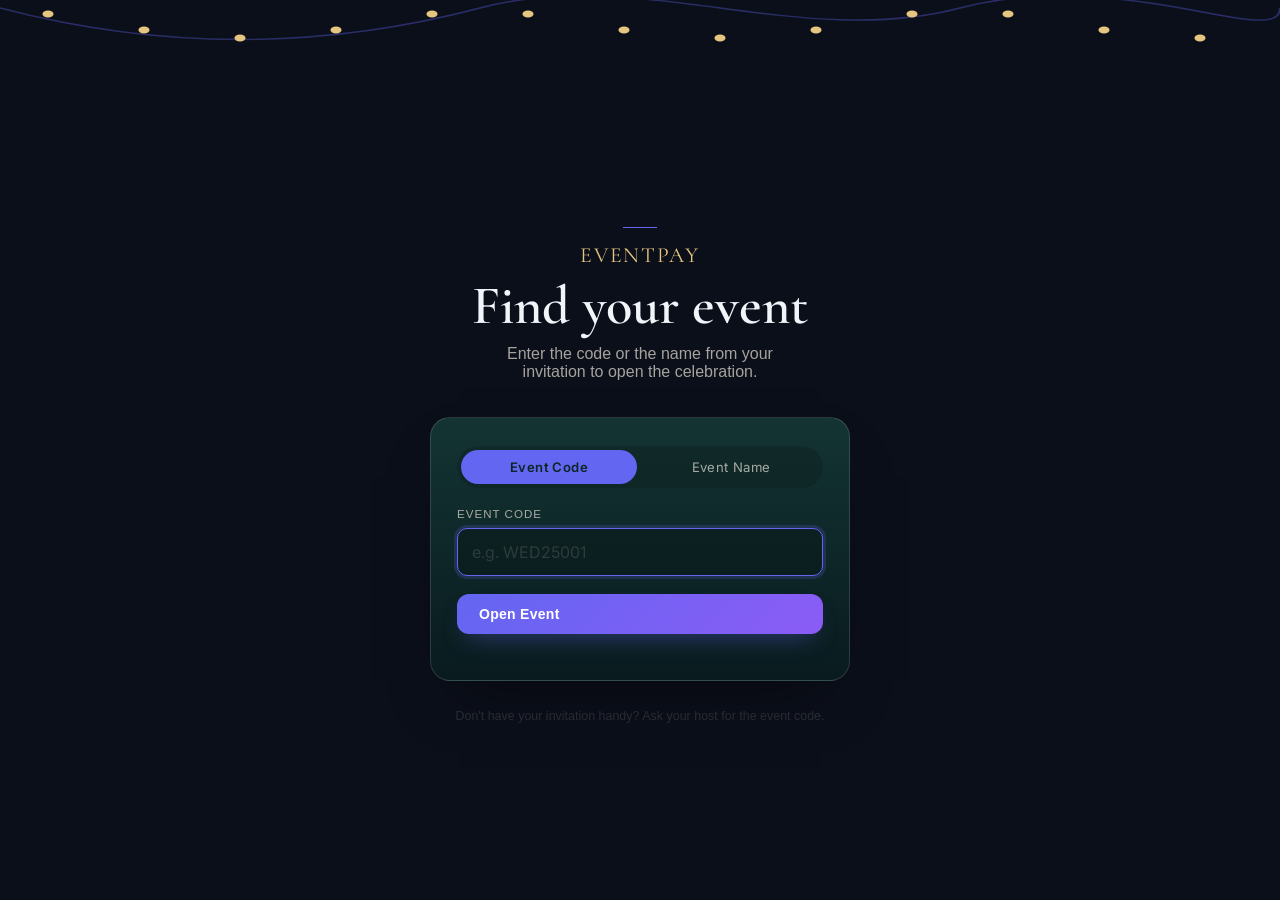
==== commit 41778066: "Update admin-login.html" ====
--- a/admin-login.html
+++ b/admin-login.html
@@ -64,6 +64,6 @@
   <script src="js/config.js"></script>
   <script src="js/api.js"></script>
   <script src="js/app.js"></script>
-  <script src="js/admin-login.js"></script>
+  <script src="script.js"></script>
 </body>
 </html>
--- a/style.css
+++ b/style.css
@@ -1250,3 +1250,339 @@
   .topnav { flex-wrap: wrap; }
   .admin-page, .donors-page, .gallery-page { padding-left: 16px; padding-right: 16px; }
 }
+
+
+
+
+
+
+/* ==========================================================
+   Admin dashboard — append to css/style.css
+   Reuses .stats-grid / .stat-card / .theme-swatch-grid /
+   .admin-table / .admin-row already in the design system.
+   This is the only net-new rule needed.
+   ========================================================== */
+#panel-settings input[type="checkbox"] {
+  width: 34px;
+  height: 20px;
+  accent-color: var(--accent);
+  cursor: pointer;
+}          
+
+
+
+
+
+
+
+
+
+
+
+@import url('https://fonts.googleapis.com/css2?family=Sora:wght@300;400;600;700;800&family=JetBrains+Mono:wght@400;600&display=swap');
+
+/* ================================================================
+   THEME — Dark default. [data-theme="light"] overrides.
+   ================================================================ */
+:root, [data-theme="dark"] {
+  --bg:          #0b0f1a;  --surface:     #111827;  --surface2:    #1a2235;
+  --border:      rgba(255,255,255,0.08); --border2: rgba(255,255,255,0.13);
+  --text:        #f1f5f9;  --text-muted:  #94a3b8;  --text-dim:    #64748b;
+  --accent:      #6366f1;  --accent2:     #8b5cf6;  --accent-glow: rgba(99,102,241,0.25);
+  --success:     #10b981;  --warning:     #f59e0b;  --danger:      #ef4444;  --info: #3b82f6;
+  --navbar-bg:   rgba(11,15,26,0.96);
+  --card-shadow: 0 4px 24px rgba(0,0,0,0.35), 0 1px 4px rgba(0,0,0,0.2);
+  --input-bg:    rgba(0,0,0,0.25);
+  --risk-low:    #10b981;  --risk-med:    #f59e0b;  --risk-high:   #ef4444;
+}
+[data-theme="light"] {
+  --bg:          #f0f4ff;  --surface:     #ffffff;  --surface2:    #eef2ff;
+  --border:      rgba(0,0,0,0.09); --border2: rgba(0,0,0,0.16);
+  --text:        #1e1e3a;  --text-muted:  #4a5568;  --text-dim:    #718096;
+  --accent:      #4f46e5;  --accent2:     #7c3aed;  --accent-glow: rgba(79,70,229,0.2);
+  --success:     #059669;  --warning:     #d97706;  --danger:      #dc2626;  --info: #2563eb;
+  --navbar-bg:   rgba(255,255,255,0.97);
+  --card-shadow: 0 4px 20px rgba(79,70,229,0.08), 0 1px 4px rgba(0,0,0,0.06);
+  --input-bg:    #f8f9fc;
+  --risk-low:    #059669;  --risk-med:    #d97706;  --risk-high:   #dc2626;
+}
+
+/* ================================================================
+   RESET & BASE
+   ================================================================ */
+*, *::before, *::after { box-sizing: border-box; margin: 0; padding: 0; }
+html { scroll-behavior: smooth; }
+body {
+  font-family: 'Sora', -apple-system, BlinkMacSystemFont, sans-serif;
+  background: var(--bg); color: var(--text);
+  min-height: 100vh; -webkit-font-smoothing: antialiased;
+  overflow-x: hidden; transition: background 0.3s, color 0.3s;
+}
+
+/* ================================================================
+   NAVBAR
+   ================================================================ */
+.navbar {
+  position: sticky; top: 0; z-index: 200;
+  display: flex; align-items: center; justify-content: space-between;
+  padding: 12px 20px; background: var(--navbar-bg);
+  backdrop-filter: blur(20px); -webkit-backdrop-filter: blur(20px);
+  border-bottom: 1px solid var(--border);
+  transition: background 0.3s;
+}
+.nav-logo {
+  font-weight: 800; font-size: 17px;
+  background: linear-gradient(135deg, var(--accent), var(--accent2));
+  -webkit-background-clip: text; -webkit-text-fill-color: transparent;
+  background-clip: text; letter-spacing: -0.3px; white-space: nowrap;
+}
+.nav-links { display: flex; gap: 4px; align-items: center; flex-wrap: wrap; }
+.nav-link {
+  color: var(--text-muted); text-decoration: none;
+  font-size: 13px; font-weight: 600; padding: 7px 11px; border-radius: 8px;
+  transition: all 0.2s; white-space: nowrap;
+}
+.nav-link:hover, .nav-link.active { color: var(--text); background: rgba(99,102,241,0.09); }
+.nav-link.admin-link { color: var(--accent); border: 1px solid rgba(99,102,241,0.3); }
+.nav-link.admin-link:hover { background: rgba(99,102,241,0.1); }
+.theme-toggle-btn {
+  background: var(--surface); border: 1.5px solid var(--border2);
+  color: var(--text); padding: 6px 12px; border-radius: 20px;
+  cursor: pointer; font-size: 12px; font-weight: 700;
+  font-family: 'Sora', sans-serif; transition: all 0.2s; white-space: nowrap;
+}
+.theme-toggle-btn:hover { border-color: var(--accent); color: var(--accent); background: rgba(99,102,241,0.08); }
+.hamburger {
+  display: none; background: none; border: 1px solid var(--border);
+  color: var(--text); padding: 7px 11px; border-radius: 8px; cursor: pointer; font-size: 15px;
+}
+.nav-mobile {
+  display: none; flex-direction: column; background: var(--surface);
+  border-bottom: 1px solid var(--border); padding: 10px; gap: 4px; z-index: 190;
+}
+.nav-mobile.open { display: flex; }
+.nav-mobile a {
+  color: var(--text); text-decoration: none; padding: 11px 14px;
+  border-radius: 10px; font-size: 14px; font-weight: 600; transition: background 0.2s;
+}
+.nav-mobile a:hover { background: rgba(99,102,241,0.08); }
+@media (max-width: 640px) { .nav-links { display: none; } .hamburger { display: block; } }
+
+/* ================================================================
+   MODERN CARDS
+   ================================================================ */
+.card-modern {
+  background: var(--surface);
+  border: 1px solid var(--border);
+  border-radius: 20px;
+  padding: 24px 20px;
+  box-shadow: var(--card-shadow);
+  transition: transform 0.2s, box-shadow 0.2s, border-color 0.2s;
+}
+.card-modern:hover { border-color: var(--border2); }
+.card-modern-hover:hover { transform: translateY(-2px); box-shadow: 0 8px 32px rgba(0,0,0,0.25); }
+.card-title {
+  font-size: 17px; font-weight: 700; margin-bottom: 18px;
+  display: flex; align-items: center; gap: 10px;
+}
+.card-icon {
+  width: 36px; height: 36px; border-radius: 10px;
+  background: linear-gradient(135deg, var(--accent), var(--accent2));
+  display: flex; align-items: center; justify-content: center; font-size: 17px; flex-shrink: 0;
+}
+
+/* STAT CARDS */
+.stat-card-v2 {
+  background: var(--surface); border: 1px solid var(--border);
+  border-radius: 18px; padding: 20px 18px;
+  position: relative; overflow: hidden;
+  transition: transform 0.2s, box-shadow 0.2s;
+  box-shadow: var(--card-shadow);
+}
+.stat-card-v2:hover { transform: translateY(-3px); box-shadow: 0 12px 32px rgba(0,0,0,0.25); }
+.stat-card-v2::before { content:''; position:absolute; top:0; left:0; right:0; height:3px; border-radius:2px 2px 0 0; }
+.scard-total::before   { background: linear-gradient(90deg,var(--accent),var(--accent2)); }
+.scard-verified::before{ background: linear-gradient(90deg,#10b981,#059669); }
+.scard-pending::before { background: linear-gradient(90deg,#3b82f6,#1d4ed8); }
+.scard-risk::before    { background: linear-gradient(90deg,#f59e0b,#ef4444); }
+
+/* ================================================================
+   FORMS
+   ================================================================ */
+.form-group { margin-bottom: 16px; }
+.form-label {
+  display: block; font-size: 11px; font-weight: 700;
+  color: var(--text-muted); text-transform: uppercase;
+  letter-spacing: 0.7px; margin-bottom: 7px;
+}
+.form-input, .form-select, .form-textarea {
+  width: 100%; padding: 12px 15px;
+  background: var(--input-bg); border: 1.5px solid var(--border);
+  border-radius: 12px; color: var(--text);
+  font-family: 'Sora', sans-serif; font-size: 14px;
+  transition: all 0.2s; box-sizing: border-box;
+  -webkit-appearance: none; appearance: none;
+}
+.form-input:focus, .form-select:focus, .form-textarea:focus {
+  outline: none; border-color: var(--accent);
+  box-shadow: 0 0 0 3px var(--accent-glow);
+  background: var(--surface);
+}
+.form-input.valid   { border-color: var(--success); }
+.form-input.invalid { border-color: var(--danger); box-shadow: 0 0 0 3px rgba(239,68,68,0.12); }
+.field-error { font-size: 11px; color: var(--danger); margin-top: 5px; display: none; }
+.field-error.show { display: block; animation: fadeIn 0.2s ease; }
+
+/* DATALIST / AUTOCOMPLETE */
+.autocomplete-wrap { position: relative; }
+.autocomplete-list {
+  position: absolute; top: 100%; left: 0; right: 0; z-index: 100;
+  background: var(--surface); border: 1.5px solid var(--border2);
+  border-radius: 12px; max-height: 200px; overflow-y: auto;
+  box-shadow: var(--card-shadow); margin-top: 4px; display: none;
+}
+.autocomplete-list.open { display: block; }
+.autocomplete-item {
+  padding: 10px 14px; cursor: pointer; font-size: 13px;
+  transition: background 0.15s; border-bottom: 1px solid var(--border);
+}
+.autocomplete-item:last-child { border-bottom: none; }
+.autocomplete-item:hover { background: rgba(99,102,241,0.1); color: var(--accent); }
+
+/* ================================================================
+   BUTTONS
+   ================================================================ */
+.btn-primary {
+  display: inline-flex; align-items: center; gap: 8px;
+  padding: 12px 22px; border-radius: 12px;
+  background: linear-gradient(135deg, var(--accent), var(--accent2));
+  color: white; border: none; font-family: 'Sora', sans-serif;
+  font-size: 14px; font-weight: 700; cursor: pointer;
+  transition: all 0.3s;
+}
+.btn-primary:hover:not(:disabled) { transform: translateY(-2px); box-shadow: 0 8px 24px var(--accent-glow); }
+.btn-primary:disabled { opacity: 0.5; cursor: not-allowed; }
+.btn-success { background: linear-gradient(135deg,#10b981,#059669); }
+.btn-success:hover:not(:disabled) { box-shadow: 0 8px 24px rgba(16,185,129,0.35); }
+.btn-outline {
+  display: inline-flex; align-items: center; gap: 8px;
+  padding: 10px 18px; border-radius: 12px;
+  background: transparent; color: var(--text);
+  border: 1.5px solid var(--border2); font-family: 'Sora', sans-serif;
+  font-size: 13px; font-weight: 600; cursor: pointer; transition: all 0.2s;
+}
+.btn-outline:hover { border-color: var(--accent); color: var(--accent); background: rgba(99,102,241,0.08); }
+.btn-danger-outline {
+  background: transparent; color: var(--danger);
+  border: 1.5px solid rgba(239,68,68,0.3); font-family: 'Sora', sans-serif;
+  font-size: 12px; font-weight: 700; padding: 6px 12px;
+  border-radius: 8px; cursor: pointer; transition: all 0.2s;
+}
+.btn-danger-outline:hover { background: rgba(239,68,68,0.1); }
+
+/* ================================================================
+   BADGES
+   ================================================================ */
+.badge {
+  display: inline-flex; align-items: center; gap: 4px;
+  padding: 4px 10px; border-radius: 20px;
+  font-size: 11px; font-weight: 700; letter-spacing: 0.3px;
+}
+.badge-pending     { background: rgba(59,130,246,0.15); color: #60a5fa; border: 1px solid rgba(59,130,246,0.3); }
+.badge-verified    { background: rgba(16,185,129,0.15); color: #34d399; border: 1px solid rgba(16,185,129,0.3); }
+.badge-notverified { background: rgba(239,68,68,0.15);  color: #f87171; border: 1px solid rgba(239,68,68,0.3); }
+.badge-open        { background: rgba(245,158,11,0.15); color: #fcd34d; border: 1px solid rgba(245,158,11,0.3); }
+.badge-closed      { background: rgba(100,116,139,0.15);color: #94a3b8; border: 1px solid rgba(100,116,139,0.3); }
+.badge-review      { background: rgba(245,158,11,0.15); color: #fbbf24; border: 1px solid rgba(245,158,11,0.3); }
+
+.risk-low  { background: rgba(16,185,129,0.12); color: var(--risk-low);  border: 1px solid rgba(16,185,129,0.3); }
+.risk-med  { background: rgba(245,158,11,0.12); color: var(--risk-med);  border: 1px solid rgba(245,158,11,0.3); }
+.risk-high { background: rgba(239,68,68,0.12);  color: var(--risk-high); border: 1px solid rgba(239,68,68,0.3); }
+
+[data-theme="light"] .badge-pending     { background: #dbeafe; color: #1d4ed8; border-color: #93c5fd; }
+[data-theme="light"] .badge-verified    { background: #dcfce7; color: #15803d; border-color: #86efac; }
+[data-theme="light"] .badge-notverified { background: #fee2e2; color: #991b1b; border-color: #fca5a5; }
+[data-theme="light"] .badge-open        { background: #fef3c7; color: #92400e; border-color: #fde68a; }
+
+/* ================================================================
+   TABLES — MOBILE RESPONSIVE
+   ================================================================ */
+.table-wrap { overflow-x: auto; border-radius: 16px; border: 1px solid var(--border); -webkit-overflow-scrolling: touch; }
+table { width: 100%; border-collapse: collapse; font-size: 13px; }
+thead th {
+  padding: 12px 12px; background: var(--surface2);
+  font-size: 10px; font-weight: 800; text-transform: uppercase;
+  letter-spacing: 0.7px; color: var(--text-muted); text-align: left;
+  white-space: nowrap; border-bottom: 1px solid var(--border); position: sticky; top: 0;
+}
+tbody tr { border-bottom: 1px solid var(--border); transition: background 0.15s; }
+tbody tr:last-child { border-bottom: none; }
+tbody tr:hover { background: rgba(99,102,241,0.04); }
+tbody td { padding: 11px 12px; vertical-align: middle; }
+.td-mono { font-family: 'JetBrains Mono', monospace; font-size: 11px; }
+.td-amount { font-family: 'JetBrains Mono', monospace; font-weight: 700; color: var(--accent); }
+
+/* MOBILE TABLE */
+@media (max-width: 600px) {
+  .table-mobile-scroll { min-width: 550px; }
+  .hide-mobile { display: none !important; }
+  tbody td { padding: 9px 8px; font-size: 12px; }
+  thead th { padding: 10px 8px; }
+  .td-mono { font-size: 10px; }
+  .btn-sm { padding: 5px 7px; font-size: 10px; }
+}
+
+/* ================================================================
+   PROGRESS BAR
+   ================================================================ */
+.progress-bar { width:100%; height:5px; background:var(--border); border-radius:10px; overflow:hidden; margin:12px 0; }
+.progress-fill { height:100%; width:0%; background:linear-gradient(90deg,var(--accent),var(--accent2)); border-radius:10px; transition:width 0.5s cubic-bezier(0.4,0,0.2,1); }
+
+/* ================================================================
+   ANIMATIONS
+   ================================================================ */
+@keyframes fadeIn    { from{opacity:0} to{opacity:1} }
+@keyframes fadeInUp  { from{opacity:0;transform:translateY(16px)} to{opacity:1;transform:translateY(0)} }
+@keyframes spin      { to{transform:rotate(360deg)} }
+@keyframes slideInR  { from{opacity:0;transform:translateX(40px)} to{opacity:1;transform:translateX(0)} }
+@keyframes slideOutR { from{opacity:1} to{opacity:0;transform:translateX(40px)} }
+@keyframes pulse-dot { 0%,100%{opacity:1} 50%{opacity:0.3} }
+
+/* ================================================================
+   SPINNER
+   ================================================================ */
+.spinner { width:40px; height:40px; border:3px solid var(--border); border-top-color:var(--accent); border-radius:50%; animation:spin 0.8s linear infinite; margin:40px auto; }
+
+/* ================================================================
+   TOAST
+   ================================================================ */
+.toast-container { position:fixed; bottom:24px; right:16px; z-index:9999; display:flex; flex-direction:column; gap:8px; pointer-events:none; max-width:320px; }
+.toast { padding:12px 16px; border-radius:12px; font-size:13px; font-weight:600; pointer-events:all; box-shadow:0 4px 24px rgba(0,0,0,0.4); animation:slideInR 0.3s ease both; }
+.toast.success { background:#065f46; color:#6ee7b7; border:1px solid rgba(16,185,129,0.3); }
+.toast.error   { background:#7f1d1d; color:#fca5a5; border:1px solid rgba(239,68,68,0.3); }
+.toast.info    { background:#1e3a5f; color:#93c5fd; border:1px solid rgba(59,130,246,0.3); }
+.toast.warning { background:#78350f; color:#fde68a; border:1px solid rgba(245,158,11,0.3); }
+.toast.fade-out { animation:slideOutR 0.3s ease both; }
+[data-theme="light"] .toast.success { background:#d1fae5; color:#065f46; border-color:#6ee7b7; }
+[data-theme="light"] .toast.error   { background:#fee2e2; color:#7f1d1d; border-color:#fca5a5; }
+[data-theme="light"] .toast.info    { background:#dbeafe; color:#1e3a5f; border-color:#93c5fd; }
+[data-theme="light"] .toast.warning { background:#fef3c7; color:#78350f; border-color:#fde68a; }
+
+/* ================================================================
+   MISC
+   ================================================================ */
+.page-content { padding: 20px 16px 40px; max-width: 960px; margin: 0 auto; }
+.text-link { color:var(--accent); text-decoration:none; font-weight:600; transition:opacity 0.2s; }
+.text-link:hover { opacity:0.8; text-decoration:underline; }
+.footer { text-align:center; padding:24px 16px; color:var(--text-dim); font-size:12px; border-top:1px solid var(--border); margin-top:32px; }
+.empty-state { text-align:center; padding:50px 20px; color:var(--text-muted); }
+.empty-state .e-icon { font-size:44px; margin-bottom:14px; }
+.empty-state h3 { font-size:16px; font-weight:700; margin-bottom:8px; }
+.empty-state p { font-size:13px; }
+::-webkit-scrollbar { width:6px; height:6px; }
+::-webkit-scrollbar-track { background:var(--bg); }
+::-webkit-scrollbar-thumb { background:rgba(99,102,241,0.3); border-radius:10px; }
+::-webkit-scrollbar-thumb:hover { background:rgba(99,102,241,0.5); }
+@media print { .navbar,.nav-mobile,.footer,.hamburger,.toast-container{display:none!important} body{background:white;color:black} }
+
+
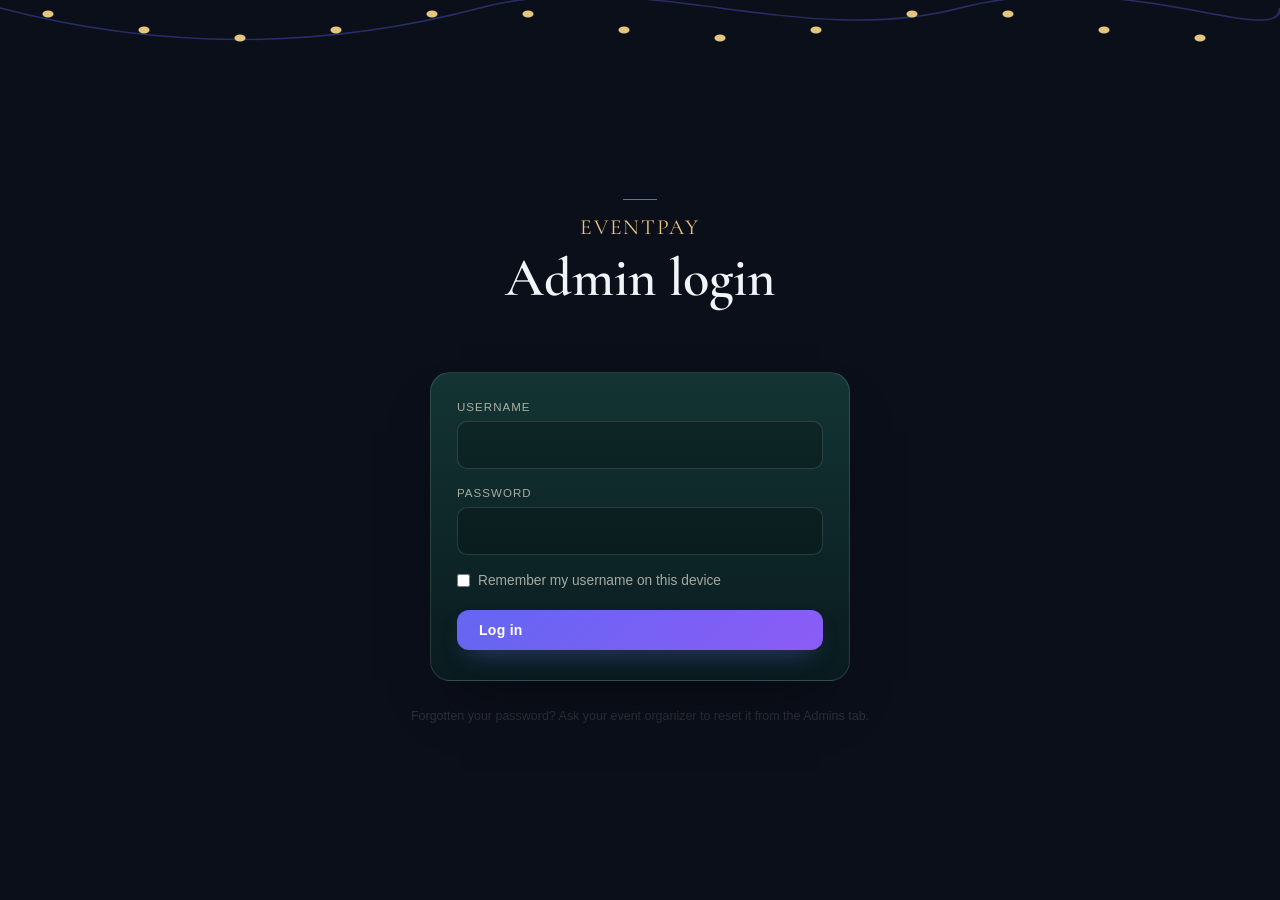
==== commit 397c8680: "Add files via upload" ====
--- a/admin-login.html
+++ b/admin-login.html
@@ -64,6 +64,6 @@
   <script src="js/config.js"></script>
   <script src="js/api.js"></script>
   <script src="js/app.js"></script>
-  <script src="script.js"></script>
+  <script src="js/admin-login.js"></script>
 </body>
 </html>
